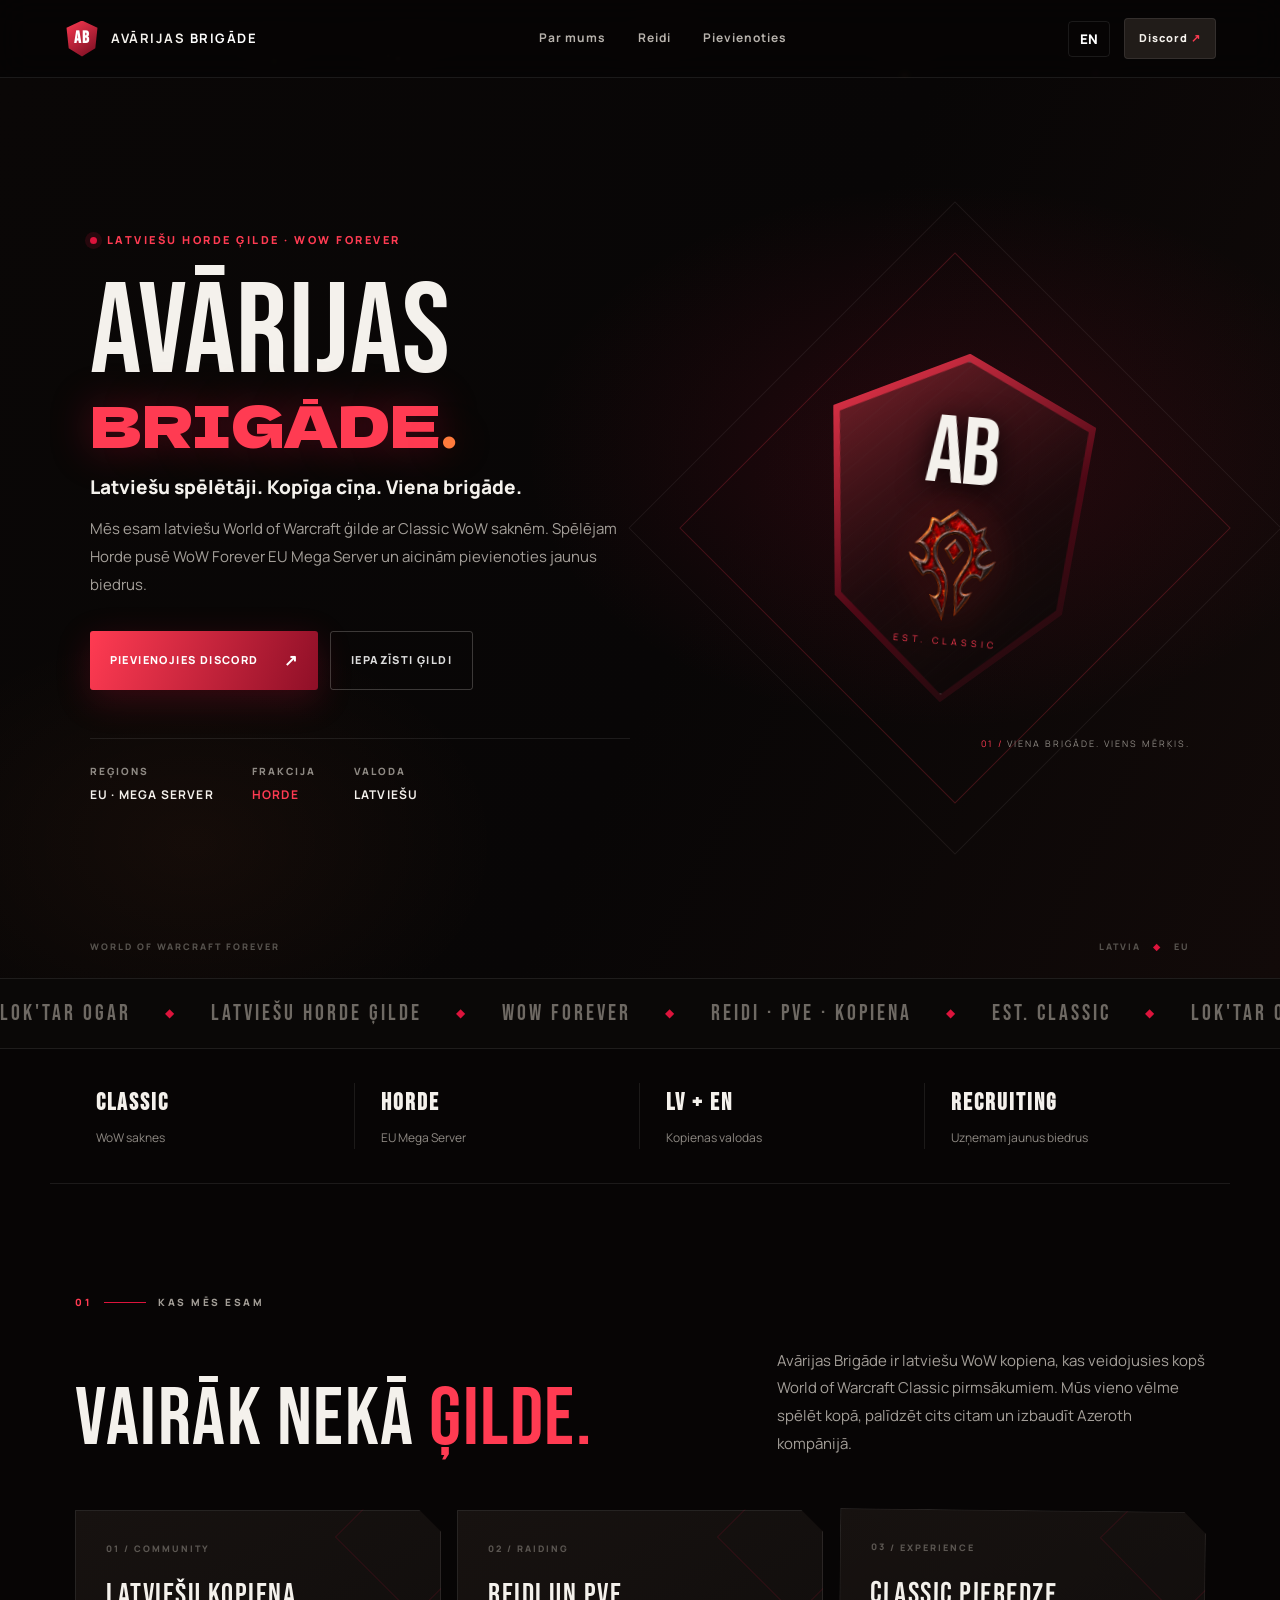
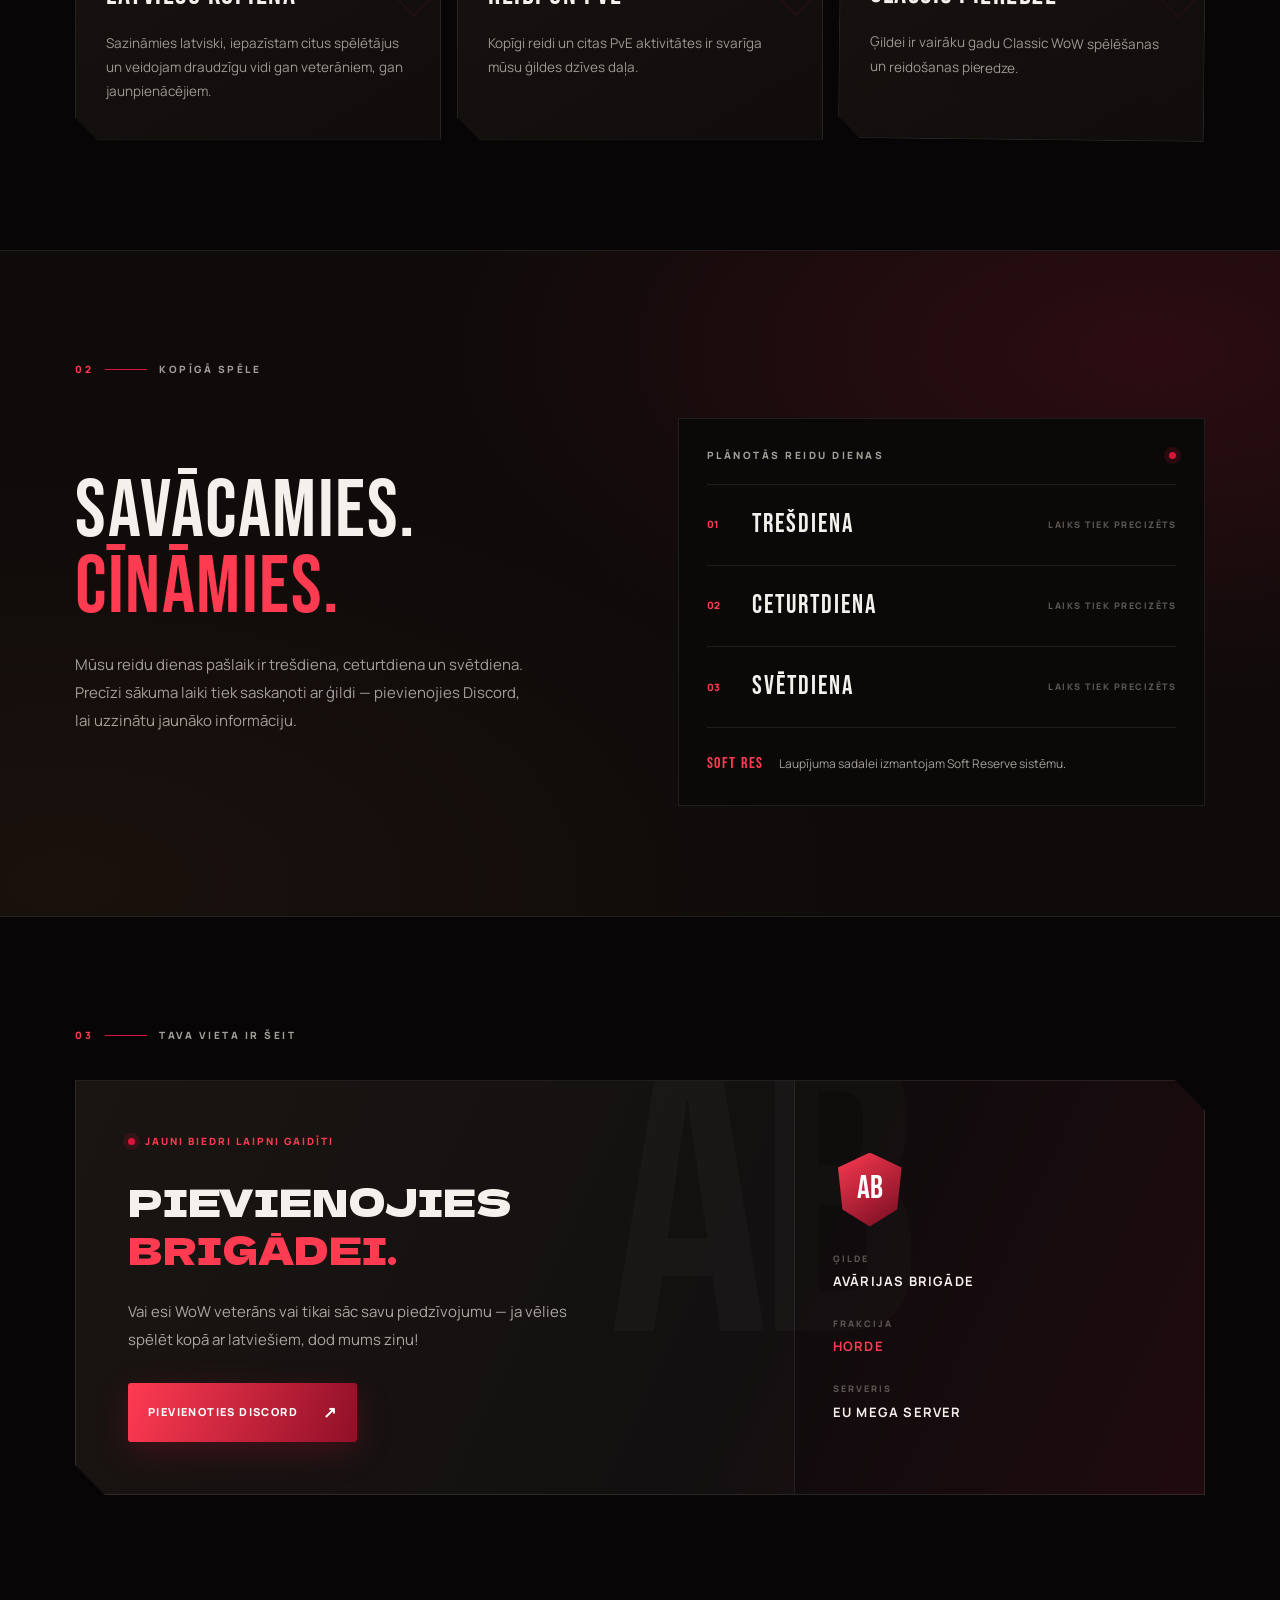
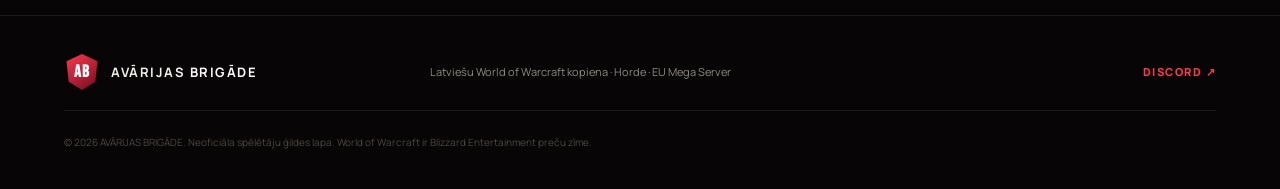
==== index.html @ 614ddcaf "Add files via upload" ====
<!doctype html>
<html lang="lv">
<head>
  <meta charset="utf-8">
  <meta name="viewport" content="width=device-width, initial-scale=1">
  <meta name="theme-color" content="#070505">
  <title>Avārijas Brigāde | Latviešu WoW Forever Horde Ģilde</title>
  <meta name="description" content="Avārijas Brigāde ir latviešu World of Warcraft Forever ģilde EU Mega Server, Horde frakcijā. Pievienojies mūsu latviešu WoW kopienai!">
  <meta name="keywords" content="Avārijas Brigāde, Latvian WoW Guild, WoW Forever EU, WoW Forever Horde, Latvijas WoW ģilde, latviešu WoW spēlētāji">
  <meta property="og:title" content="Avārijas Brigāde — Latviešu WoW Forever Ģilde">
  <meta property="og:description" content="Latviešu Horde ģilde World of Warcraft Forever EU Mega Server. Jauni spēlētāji laipni gaidīti!">
  <meta property="og:type" content="website">
  <link rel="icon" href="assets/favicon.svg" type="image/svg+xml">
  <link rel="preconnect" href="https://fonts.googleapis.com">
  <link rel="preconnect" href="https://fonts.gstatic.com" crossorigin>
  <link href="https://fonts.googleapis.com/css2?family=Bebas+Neue&family=Dela+Gothic+One&family=Manrope:wght@400;500;600;700;800&display=swap" rel="stylesheet">
  <link rel="stylesheet" href="styles.css">
  <script type="application/ld+json">
  {
    "@context":"https://schema.org",
    "@type":"Organization",
    "name":"Avārijas Brigāde",
    "description":"Latvian-speaking Horde guild in World of Warcraft Forever EU Mega Server.",
    "url":"https://avarijas-brigade.github.io/",
    "sameAs":["https://discord.gg/bbRNztj4Y"]
  }
  </script>
</head>
<body>
  <canvas id="embers" aria-hidden="true"></canvas>

  <header class="topbar">
    <a class="brand" href="#home" aria-label="Avārijas Brigāde">
      <span class="brand-mark">AB</span><span class="brand-name">AVĀRIJAS <b>BRIGĀDE</b></span>
    </a>
    <nav class="nav" aria-label="Galvenā navigācija">
      <a href="#about" data-i18n="navAbout">Par mums</a>
      <a href="#raids" data-i18n="navRaids">Reidi</a>
      <a href="#join" data-i18n="navJoin">Pievienoties</a>
    </nav>
    <div class="top-actions">
      <button class="lang-switch" id="langSwitch" type="button" aria-label="Switch language">EN</button>
      <a class="discord-small" href="https://discord.gg/bbRNztj4Y" target="_blank" rel="noopener">Discord <span>↗</span></a>
      <button class="menu-btn" id="menuBtn" type="button" aria-label="Atvērt izvēlni" aria-expanded="false" aria-controls="menuOverlay">
        <span></span><span></span><span></span>
      </button>
    </div>
  </header>

  <div class="menu-overlay" id="menuOverlay" role="dialog" aria-modal="true" aria-label="Izvēlne" hidden>
    <button class="menu-close" id="menuClose" type="button" aria-label="Aizvērt izvēlni">✕</button>
    <nav class="menu-links">
      <a href="#about" data-i18n="navAbout">Par mums</a>
      <a href="#raids" data-i18n="navRaids">Reidi</a>
      <a href="#join" data-i18n="navJoin">Pievienoties</a>
      <a href="https://discord.gg/bbRNztj4Y" target="_blank" rel="noopener" class="menu-discord">Discord ↗</a>
    </nav>
  </div>

  <main>
    <section class="hero" id="home">
      <div class="hero-grain" aria-hidden="true"></div>
      <div class="hero-content">
        <div class="eyebrow reveal"><span class="pulse"></span><span data-i18n="eyebrow">LATVIEŠU HORDE ĢILDE · WOW FOREVER</span></div>
        <h1 class="reveal">
          <span class="h-line">AVĀRIJAS</span>
          <span class="h-line h-punch">BRIGĀDE<i>.</i></span>
        </h1>
        <p class="hero-sub reveal" data-i18n="heroSub">Latviešu spēlētāji. Kopīga cīņa. Viena brigāde.</p>
        <p class="hero-copy reveal" data-i18n="heroCopy">Mēs esam latviešu World of Warcraft ģilde ar Classic WoW saknēm. Spēlējam Horde pusē WoW Forever EU Mega Server un aicinām pievienoties jaunus biedrus.</p>
        <div class="hero-buttons reveal">
          <a class="btn btn-primary" href="https://discord.gg/bbRNztj4Y" target="_blank" rel="noopener"><span data-i18n="joinDiscord">PIEVIENOJIES DISCORD</span><b>↗</b></a>
          <a class="btn btn-ghost" href="#about" data-i18n="discover">IEPAZĪSTI ĢILDI</a>
        </div>
        <div class="hero-meta reveal">
          <div><span class="meta-label" data-i18n="region">REĢIONS</span><strong>EU · MEGA SERVER</strong></div>
          <div><span class="meta-label" data-i18n="faction">FRAKCIJA</span><strong class="red-text">HORDE</strong></div>
          <div><span class="meta-label" data-i18n="language">VALODA</span><strong data-i18n="latvian">LATVIEŠU</strong></div>
        </div>
      </div>
      <div class="hero-art" id="heroArt" aria-hidden="true">
        <div class="rune rune-a"></div><div class="rune rune-b"></div>
        <div class="crest"><div class="crest-inner"><span>AB</span><img class="crest-emblem" src="assets/horde-emblem.png" alt="Horde emblēma" width="480" height="589"><small data-i18n="estClassic">EST. CLASSIC</small></div></div>
        <div class="art-caption"><span>01 /</span> <span data-i18n="artCaption">VIENA BRIGĀDE. VIENS MĒRĶIS.</span></div>
      </div>
      <div class="hero-bottom"><span>WORLD OF WARCRAFT FOREVER</span><span>LATVIA <i>◆</i> EU</span></div>
    </section>

    <div class="marquee" aria-hidden="true">
      <div class="marquee-track" id="marqueeTrack">
        <span>LOK'TAR OGAR</span><i>◆</i><span data-i18n="mq1">LATVIEŠU HORDE ĢILDE</span><i>◆</i><span>WOW FOREVER</span><i>◆</i><span data-i18n="mq2">REIDI · PVE · KOPIENA</span><i>◆</i><span>EST. CLASSIC</span><i>◆</i>
      </div>
    </div>

    <section class="stats">
      <div class="stat reveal"><strong>CLASSIC</strong><span data-i18n="stat1">WoW saknes</span></div>
      <div class="stat reveal"><strong>HORDE</strong><span data-i18n="stat2">EU Mega Server</span></div>
      <div class="stat reveal"><strong>LV + EN</strong><span data-i18n="stat3">Kopienas valodas</span></div>
      <div class="stat reveal"><strong>RECRUITING</strong><span data-i18n="stat4">Uzņemam jaunus biedrus</span></div>
    </section>

    <section class="section about-section" id="about">
      <div class="section-kicker reveal"><span>01</span><i></i><span data-i18n="aboutKicker">KAS MĒS ESAM</span></div>
      <div class="section-heading">
        <h2 class="reveal" data-i18n="aboutTitle">VAIRĀK NEKĀ <em>ĢILDE.</em></h2>
        <div class="section-intro reveal" data-i18n="aboutIntro">Avārijas Brigāde ir latviešu WoW kopiena, kas veidojusies kopš World of Warcraft Classic pirmsākumiem. Mūs vieno vēlme spēlēt kopā, palīdzēt cits citam un izbaudīt Azeroth kompānijā.</div>
      </div>
      <div class="feature-grid">
        <article class="feature-card feature-wide reveal">
          <span class="card-number">01 / COMMUNITY</span>
          <h3 data-i18n="feature1Title">Latviešu kopiena</h3>
          <p data-i18n="feature1Text">Sazināmies latviski, iepazīstam citus spēlētājus un veidojam draudzīgu vidi gan veterāniem, gan jaunpienācējiem.</p>
        </article>
        <article class="feature-card reveal">
          <span class="card-number">02 / RAIDING</span>
          <h3 data-i18n="feature2Title">Reidi un PvE</h3>
          <p data-i18n="feature2Text">Kopīgi reidi un citas PvE aktivitātes ir svarīga mūsu ģildes dzīves daļa.</p>
        </article>
        <article class="feature-card reveal">
          <span class="card-number">03 / EXPERIENCE</span>
          <h3 data-i18n="feature3Title">Classic pieredze</h3>
          <p data-i18n="feature3Text">Ģildei ir vairāku gadu Classic WoW spēlēšanas un reidošanas pieredze.</p>
        </article>
      </div>
    </section>

    <section class="raid-section" id="raids">
      <div class="raid-bg" aria-hidden="true"></div>
      <div class="section raid-inner">
        <div class="section-kicker reveal"><span>02</span><i></i><span data-i18n="raidKicker">KOPĪGĀ SPĒLE</span></div>
        <div class="raid-layout">
          <div>
            <h2 class="reveal" data-i18n="raidTitle">SAVĀCAMIES. <em>CĪNĀMIES.</em></h2>
            <p class="raid-description reveal" data-i18n="raidText">Mūsu reidu dienas pašlaik ir trešdiena, ceturtdiena un svētdiena. Precīzi sākuma laiki tiek saskaņoti ar ģildi — pievienojies Discord, lai uzzinātu jaunāko informāciju.</p>
          </div>
          <div class="schedule reveal">
            <div class="schedule-head"><span data-i18n="scheduleTitle">PLĀNOTĀS REIDU DIENAS</span><span class="live-dot"></span></div>
            <div class="day"><span>01</span><strong data-i18n="wednesday">Trešdiena</strong><small data-i18n="timeTbc">LAIKS TIEK PRECIZĒTS</small></div>
            <div class="day"><span>02</span><strong data-i18n="thursday">Ceturtdiena</strong><small data-i18n="timeTbc">LAIKS TIEK PRECIZĒTS</small></div>
            <div class="day"><span>03</span><strong data-i18n="sunday">Svētdiena</strong><small data-i18n="timeTbc">LAIKS TIEK PRECIZĒTS</small></div>
            <div class="loot-note"><b>SOFT RES</b><span data-i18n="lootText">Laupījuma sadalei izmantojam Soft Reserve sistēmu.</span></div>
          </div>
        </div>
      </div>
    </section>

    <section class="section join-section" id="join">
      <div class="section-kicker reveal"><span>03</span><i></i><span data-i18n="joinKicker">TAVA VIETA IR ŠEIT</span></div>
      <div class="join-card reveal">
        <div class="join-copy">
          <span class="join-tag"><span class="pulse"></span><span data-i18n="recruiting">JAUNI BIEDRI LAIPNI GAIDĪTI</span></span>
          <h2 data-i18n="joinTitle">PIEVIENOJIES <em>BRIGĀDEI.</em></h2>
          <p data-i18n="joinText">Vai esi WoW veterāns vai tikai sāc savu piedzīvojumu — ja vēlies spēlēt kopā ar latviešiem, dod mums ziņu!</p>
          <a class="btn btn-primary" href="https://discord.gg/bbRNztj4Y" target="_blank" rel="noopener"><span data-i18n="joinNow">PIEVIENOTIES DISCORD</span><b>↗</b></a>
        </div>
        <div class="join-side">
          <div class="join-emblem">AB</div>
          <div><span data-i18n="guildNameLabel">ĢILDE</span><strong>AVĀRIJAS BRIGĀDE</strong></div>
          <div><span data-i18n="factionLabel">FRAKCIJA</span><strong class="red-text">HORDE</strong></div>
          <div><span data-i18n="serverLabel">SERVERIS</span><strong>EU MEGA SERVER</strong></div>
        </div>
      </div>
    </section>
  </main>

  <footer class="footer">
    <a class="brand" href="#home"><span class="brand-mark">AB</span><span class="brand-name">AVĀRIJAS <b>BRIGĀDE</b></span></a>
    <p data-i18n="footerText">Latviešu World of Warcraft kopiena · Horde · EU Mega Server</p>
    <a href="https://discord.gg/bbRNztj4Y" target="_blank" rel="noopener">DISCORD ↗</a>
    <small>© <span id="year"></span> AVĀRIJAS BRIGĀDE. <span data-i18n="fanNote">Neoficiāla spēlētāju ģildes lapa. World of Warcraft ir Blizzard Entertainment preču zīme.</span></small>
  </footer>

  <script src="script.js"></script>
</body>
</html>
---- styles.css ----
/* ============ AVĀRIJAS BRIGĀDE — redesign v2 ============ */
:root{
  --bg:#070505;
  --panel:#141010;
  --panel2:#1c1715;
  --text:#f4f1ec;
  --muted:#8f8a84;
  --faint:#5c5752;
  --red:#dc143c;
  --red-hot:#ff3b52;
  --ember:#ff7a3c;
  --line:rgba(244,241,236,.09);
  --max:1180px;
  --font-display:'Bebas Neue',Impact,sans-serif;
  --font-punch:'Dela Gothic One',Impact,sans-serif;
  --font-body:'Manrope',Arial,sans-serif;
}
*{box-sizing:border-box}
html{scroll-behavior:smooth;scroll-padding-top:86px;overflow-x:clip}
body{margin:0;background:var(--bg);color:var(--text);font-family:var(--font-body);font-size:16px;line-height:1.7;overflow-x:clip;-webkit-font-smoothing:antialiased}
a{color:inherit;text-decoration:none}
:focus-visible{outline:2px solid var(--red-hot);outline-offset:3px;border-radius:2px}
::selection{background:var(--red);color:#fff}
h1,h2,h3,p{margin-top:0}

/* ---- ember canvas ---- */
#embers{position:fixed;inset:0;width:100%;height:100%;z-index:0;pointer-events:none}
.topbar,main,.footer{position:relative;z-index:1}

/* ---- reveal on scroll ---- */
.reveal{opacity:0;transform:translateY(34px);transition:opacity .8s cubic-bezier(.22,.8,.3,1),transform .8s cubic-bezier(.22,.8,.3,1)}
.reveal.in{opacity:1;transform:none}
@media(prefers-reduced-motion:reduce){
  html{scroll-behavior:auto}
  .reveal{opacity:1;transform:none;transition:none}
  *{animation-duration:.01ms!important;animation-iteration-count:1!important;transition-duration:.01ms!important}
}

/* ---- topbar ---- */
.topbar{height:78px;display:flex;align-items:center;justify-content:space-between;padding:0 max(5vw,calc((100vw - var(--max))/2));border-bottom:1px solid var(--line);background:rgba(7,5,5,.85);backdrop-filter:blur(16px);position:sticky;top:0;z-index:50}
.brand{display:flex;align-items:center;gap:11px;font-size:13px;letter-spacing:1.5px;font-weight:700}
.brand-mark{width:36px;height:36px;display:grid;place-items:center;background:linear-gradient(145deg,var(--red-hot),#6e0a1e);clip-path:polygon(50% 0,93% 20%,87% 77%,50% 100%,13% 77%,7% 20%);font-family:var(--font-display);font-size:17px;color:#fff}
.brand-name b{color:#fff}
.nav{display:flex;gap:32px;color:#b7b2ac;font-size:12px;font-weight:700;letter-spacing:1px}
.nav a{position:relative;padding:6px 0;transition:color .2s}
.nav a:after{content:"";position:absolute;left:0;bottom:0;width:0;height:1px;background:var(--red);transition:width .25s}
.nav a:hover{color:#fff}
.nav a:hover:after{width:100%}
.top-actions{display:flex;gap:14px;align-items:center}
.lang-switch{border:1px solid var(--line);background:transparent;color:#fff;padding:8px 11px;border-radius:4px;font-weight:800;cursor:pointer;font-family:var(--font-body);transition:border-color .2s}
.lang-switch:hover{border-color:var(--red)}
.discord-small{font-size:11px;font-weight:800;letter-spacing:1px;background:#211c19;padding:10px 14px;border-radius:4px;border:1px solid var(--line);transition:border-color .2s,transform .2s}
.discord-small:hover{border-color:var(--red);transform:translateY(-2px)}
.discord-small span{color:var(--red-hot)}

/* ---- hamburger (mobile) ---- */
.menu-btn{display:none;flex-direction:column;gap:5px;background:none;border:1px solid var(--line);border-radius:4px;padding:10px;cursor:pointer}
.menu-btn span{width:18px;height:2px;background:#fff;transition:transform .25s,opacity .2s}
.menu-overlay{position:fixed;inset:0;background:rgba(5,4,4,.97);z-index:100;display:flex;align-items:center;justify-content:center;opacity:0;transition:opacity .25s}
.menu-overlay[hidden]{display:none}
.menu-overlay.open{opacity:1}
.menu-links{display:flex;flex-direction:column;gap:26px;text-align:center}
.menu-links a{font-family:var(--font-display);font-size:44px;letter-spacing:3px;color:var(--text);transition:color .2s}
.menu-links a:hover{color:var(--red-hot)}
.menu-links .menu-discord{font-size:24px;color:var(--red-hot)}
.menu-close{position:absolute;top:22px;right:22px;background:none;border:1px solid var(--line);color:#fff;font-size:16px;width:44px;height:44px;border-radius:4px;cursor:pointer}

/* ---- hero ---- */
.hero{min-height:100dvh;position:relative;display:flex;align-items:center;padding:90px max(7vw,calc((100vw - var(--max))/2)) 110px;overflow:hidden}
.hero-grain{position:absolute;inset:0;background:
  radial-gradient(ellipse 60% 55% at 74% 42%,rgba(220,20,60,.14),transparent 55%),
  radial-gradient(ellipse 40% 40% at 15% 85%,rgba(255,122,60,.05),transparent 60%),
  linear-gradient(115deg,#0a0706 0%,#080606 55%,#120a09 100%)}
.hero-content{position:relative;z-index:2;max-width:640px}
.eyebrow{display:flex;align-items:center;gap:10px;font-size:11px;letter-spacing:2.5px;font-weight:800;color:var(--red-hot)}
.pulse,.live-dot{display:inline-block;width:7px;height:7px;background:var(--red);border-radius:50%;box-shadow:0 0 0 5px rgba(220,20,60,.14);animation:pulse 2.4s infinite}
@keyframes pulse{0%,100%{box-shadow:0 0 0 4px rgba(220,20,60,.16)}50%{box-shadow:0 0 0 9px rgba(220,20,60,.03)}}
h1{margin:26px 0 22px;line-height:.9;letter-spacing:1px}
.h-line{display:block;font-family:var(--font-display);font-size:clamp(76px,10vw,132px);font-weight:400;color:var(--text)}
.h-punch{font-family:var(--font-punch);font-size:clamp(30px,4.6vw,58px);letter-spacing:0;color:var(--red-hot);margin-top:6px;text-shadow:0 0 42px rgba(220,20,60,.35)}
.h-punch i{font-style:normal;color:var(--ember)}
.hero-sub{font-size:19px;font-weight:800;margin-bottom:12px}
.hero-copy{max-width:540px;color:#a49f99;font-size:15px;line-height:1.85}
.hero-buttons{display:flex;gap:12px;margin-top:32px;flex-wrap:wrap}
.btn{display:inline-flex;align-items:center;gap:25px;padding:16px 20px;font-size:11px;letter-spacing:1.4px;font-weight:900;border-radius:3px;transition:transform .2s,box-shadow .2s,border-color .2s,color .2s;cursor:pointer}
.btn-primary{background:linear-gradient(110deg,var(--red-hot),#8f0f27);box-shadow:0 10px 34px rgba(220,20,60,.22);color:#fff}
.btn-primary:hover{transform:translateY(-3px);box-shadow:0 16px 42px rgba(220,20,60,.38)}
.btn-primary:active{transform:translateY(-1px)}
.btn-primary b{font-size:16px}
.btn-ghost{border:1px solid rgba(244,241,236,.22);color:#ddd}
.btn-ghost:hover{border-color:var(--red);color:#fff}
.hero-meta{display:flex;gap:38px;margin-top:48px;padding-top:24px;border-top:1px solid var(--line);flex-wrap:wrap}
.hero-meta div{display:flex;flex-direction:column;gap:5px}
.meta-label{font-size:10px;letter-spacing:2px;font-weight:800;color:var(--muted)}
.hero-meta strong{font-size:12px;letter-spacing:1.2px}
.red-text{color:var(--red-hot)!important}

/* hero crest */
.hero-art{position:absolute;right:7%;top:50%;transform:translateY(-50%);width:min(40vw,470px);height:470px;display:grid;place-items:center;will-change:transform}
.crest{width:300px;height:350px;clip-path:polygon(50% 0,94% 18%,88% 72%,50% 100%,12% 72%,6% 18%);background:linear-gradient(145deg,var(--red-hot),#4d0815 55%,#0d0b0a);padding:8px;filter:drop-shadow(0 34px 60px rgba(0,0,0,.6)) drop-shadow(0 0 46px rgba(220,20,60,.16));transform:rotate(5deg)}
.crest-inner{width:100%;height:100%;clip-path:polygon(50% 0,94% 18%,88% 72%,50% 100%,12% 72%,6% 18%);border:1px solid rgba(255,255,255,.28);background:linear-gradient(145deg,rgba(20,17,15,.5),rgba(9,7,6,.95)),repeating-linear-gradient(135deg,transparent 0 12px,rgba(255,255,255,.035) 12px 13px);display:flex;flex-direction:column;align-items:center;justify-content:center;gap:4px}
.crest-inner span{font-family:var(--font-display);font-size:96px;letter-spacing:-4px;text-shadow:0 6px 28px #000;line-height:1}
.crest-emblem{width:92px;height:auto;margin:2px 0 8px;filter:drop-shadow(0 4px 14px rgba(0,0,0,.65)) drop-shadow(0 0 18px rgba(255,60,60,.28))}
.crest-inner small{font-size:9px;letter-spacing:4px;color:var(--red-hot)}
.rune{position:absolute;border:1px solid rgba(255,59,82,.22);transform:rotate(45deg);animation:spin 60s linear infinite}
.rune-a{width:390px;height:390px}
.rune-b{width:462px;height:462px;border-color:rgba(244,241,236,.07);animation-duration:95s;animation-direction:reverse}
@keyframes spin{to{transform:rotate(405deg)}}
.art-caption{position:absolute;bottom:12px;right:0;font-size:9px;letter-spacing:2px;color:var(--muted)}
.art-caption span:first-child{color:var(--red-hot)}
.hero-bottom{position:absolute;bottom:24px;left:7%;right:7%;display:flex;justify-content:space-between;color:#57534e;font-size:9px;letter-spacing:2px;font-weight:800}
.hero-bottom i{color:var(--red);font-style:normal;margin:0 8px}

/* ---- marquee ---- */
.marquee{overflow:hidden;border-top:1px solid var(--line);border-bottom:1px solid var(--line);padding:16px 0;background:#0a0807}
.marquee-track{display:inline-flex;align-items:center;gap:34px;white-space:nowrap;font-family:var(--font-display);font-size:22px;letter-spacing:3px;color:#6e6963;animation:marquee 26s linear infinite;will-change:transform}
.marquee-track i{color:var(--red);font-style:normal;font-size:12px}
@keyframes marquee{to{transform:translateX(-50%)}}

/* ---- stats ---- */
.stats{display:grid;grid-template-columns:repeat(4,1fr);max-width:var(--max);margin:auto;padding:34px 20px;border-bottom:1px solid var(--line)}
.stat{padding:0 26px;border-right:1px solid var(--line);display:flex;flex-direction:column;gap:4px}
.stat:last-child{border:0}
.stat strong{font-family:var(--font-display);font-size:24px;letter-spacing:2px;color:var(--text)}
.stat span{font-size:12px;color:var(--muted)}

/* ---- sections shared ---- */
.section{max-width:var(--max);margin:auto;padding:110px 25px}
.section-kicker{display:flex;align-items:center;gap:12px;font-size:10px;letter-spacing:2.5px;font-weight:800;color:#a39e97}
.section-kicker span:first-child{color:var(--red-hot)}
.section-kicker i{width:42px;height:1px;background:var(--red)}
h2{font-family:var(--font-display);font-size:clamp(52px,6.4vw,84px);line-height:.92;letter-spacing:1.5px;margin:0;font-weight:400}
h2 em{font-style:normal;color:var(--red-hot)}
.section-heading{display:grid;grid-template-columns:1.2fr .8fr;gap:60px;align-items:end;margin:36px 0 52px}
.section-intro{max-width:480px;color:#a49f99;font-size:15px;line-height:1.85}

/* ---- feature cards (asymmetric) ---- */
.feature-grid{display:grid;grid-template-columns:repeat(12,1fr);gap:16px}
.feature-card{grid-column:span 4;background:linear-gradient(150deg,#171210,#100d0c);border:1px solid var(--line);padding:30px;min-height:230px;position:relative;transition:transform .25s,border-color .25s;clip-path:polygon(0 0,calc(100% - 22px) 0,100% 22px,100% 100%,22px 100%,0 calc(100% - 22px))}
.feature-wide{grid-column:span 4;transform:rotate(-.6deg)}
.feature-card:nth-child(3){transform:rotate(.6deg)}
.feature-card:hover{transform:translateY(-6px) rotate(0deg);border-color:rgba(220,20,60,.5)}
.card-number{display:block;font-size:9px;letter-spacing:2px;font-weight:800;color:var(--faint)}
.feature-card h3{font-family:var(--font-display);font-size:30px;letter-spacing:1.5px;margin:14px 0 10px;font-weight:400;color:var(--text)}
.feature-card p{font-size:13.5px;line-height:1.8;color:#9d9891;margin:0}
.feature-card:after{content:"";position:absolute;right:-30px;top:-30px;width:110px;height:110px;border:1px solid rgba(220,20,60,.14);transform:rotate(45deg);pointer-events:none}

/* ---- raid section ---- */
.raid-section{position:relative;background:#0e0b0a;overflow:hidden;border-top:1px solid var(--line);border-bottom:1px solid var(--line)}
.raid-bg{position:absolute;inset:0;background:radial-gradient(ellipse at 90% 15%,rgba(220,20,60,.15),transparent 46%),radial-gradient(ellipse at 5% 95%,rgba(255,122,60,.05),transparent 50%)}
.raid-inner{position:relative}
.raid-layout{display:grid;grid-template-columns:1fr 1fr;gap:75px;margin-top:40px;align-items:center}
.raid-description{max-width:460px;color:#a49f99;font-size:15px;line-height:1.85;margin-top:26px}
.schedule{background:#0b0908;border:1px solid var(--line);padding:28px;transform:rotate(.5deg);transition:transform .25s}
.schedule:hover{transform:rotate(0)}
.schedule-head{display:flex;justify-content:space-between;align-items:center;padding-bottom:20px;border-bottom:1px solid var(--line);font-size:10px;letter-spacing:2.5px;font-weight:800;color:#a39e97}
.day{display:grid;grid-template-columns:35px 1fr auto;align-items:center;gap:10px;padding:18px 0;border-bottom:1px solid var(--line)}
.day>span{font-size:10px;color:var(--red-hot);font-weight:800}
.day strong{font-family:var(--font-display);font-size:26px;letter-spacing:2px;font-weight:400}
.day small{font-size:9px;letter-spacing:1.5px;font-weight:800;color:var(--faint)}
.loot-note{display:flex;gap:15px;align-items:center;padding-top:22px;font-size:12px;color:#a49f99}
.loot-note b{color:var(--red-hot);letter-spacing:1.5px;white-space:nowrap;font-family:var(--font-display);font-size:16px;font-weight:400}

/* ---- join section ---- */
.join-section{padding-bottom:120px}
.join-card{margin-top:36px;background:linear-gradient(115deg,#1a1512,#121010 60%,#2a0d14);border:1px solid rgba(244,241,236,.1);display:grid;grid-template-columns:1.4fr .8fr;min-height:380px;overflow:hidden;position:relative;clip-path:polygon(0 0,calc(100% - 30px) 0,100% 30px,100% 100%,30px 100%,0 calc(100% - 30px))}
.join-card:after{content:"AB";position:absolute;right:26%;top:-70px;font-family:var(--font-display);font-size:400px;letter-spacing:-10px;color:rgba(244,241,236,.022);pointer-events:none;line-height:1}
.join-copy{padding:52px;position:relative;z-index:1}
.join-tag{font-size:10px;letter-spacing:2px;color:var(--red-hot);font-weight:900;display:flex;gap:10px;align-items:center}
.join-card h2{margin:26px 0;font-family:var(--font-punch);font-size:clamp(26px,3vw,40px);line-height:1.25;letter-spacing:0}
.join-card h2 em{color:var(--red-hot)}
.join-copy p{max-width:440px;color:#aba69f;font-size:15px;line-height:1.85}
.join-copy .btn{margin-top:14px}
.join-side{border-left:1px solid var(--line);padding:48px 38px;display:flex;flex-direction:column;justify-content:center;gap:24px;position:relative;z-index:1;background:rgba(7,5,5,.3)}
.join-emblem{width:74px;height:74px;display:grid;place-items:center;clip-path:polygon(50% 0,93% 20%,87% 77%,50% 100%,13% 77%,7% 20%);background:linear-gradient(145deg,var(--red-hot),#6e0a1e);font-family:var(--font-display);font-size:32px;color:#fff}
.join-side>div:not(.join-emblem){display:flex;flex-direction:column;gap:4px}
.join-side>div>span{font-size:9px;letter-spacing:2px;font-weight:800;color:var(--faint)}
.join-side strong{font-size:13px;letter-spacing:1.2px}

/* ---- footer ---- */
.footer{border-top:1px solid var(--line);padding:38px max(5vw,calc((100vw - var(--max))/2));display:grid;grid-template-columns:1fr 2fr auto;gap:20px;align-items:center}
.footer p{font-size:11px;color:var(--muted);margin:0}
.footer>a:not(.brand){font-size:11px;letter-spacing:1.5px;font-weight:900;color:var(--red-hot);transition:color .2s}
.footer>a:not(.brand):hover{color:#fff}
.footer small{grid-column:1/-1;color:#4c4844;font-size:10px;border-top:1px solid var(--line);padding-top:22px;line-height:1.8}

/* ---- responsive ---- */
@media(max-width:1024px){
  .hero-art{right:-4%;opacity:.5}
  .raid-layout{gap:45px}
}
@media(max-width:900px){
  .section-heading{grid-template-columns:1fr;gap:24px}
  .feature-grid{grid-template-columns:1fr 1fr}
  .feature-card,.feature-wide{grid-column:auto;transform:none}
  .raid-layout{grid-template-columns:1fr}
  .schedule{transform:none}
  .join-card{grid-template-columns:1fr}
  .join-side{border-left:0;border-top:1px solid var(--line);flex-direction:row;flex-wrap:wrap;align-items:center;gap:30px}
  .join-card:after{right:-30px;font-size:300px;top:-40px}
}
@media(max-width:768px){
  .nav{display:none}
  .menu-btn{display:flex}
  .stats{grid-template-columns:1fr 1fr;gap:0}
  .stat{padding:14px 20px;border-right:0;border-bottom:1px solid var(--line)}
  .stat:nth-child(odd){border-right:1px solid var(--line)}
  .stat:nth-child(3),.stat:nth-child(4){border-bottom:0}
  .hero-art{opacity:.28;right:-22%}
  .hero-bottom{display:none}
}
@media(max-width:560px){
  .feature-grid{grid-template-columns:1fr}
  .footer{grid-template-columns:1fr;text-align:left}
  .join-copy{padding:36px 26px}
  .join-side{padding:32px 26px}
  .hero{padding:70px 6vw 90px}
  .hero-meta{gap:24px}
  .discord-small{display:none}
}
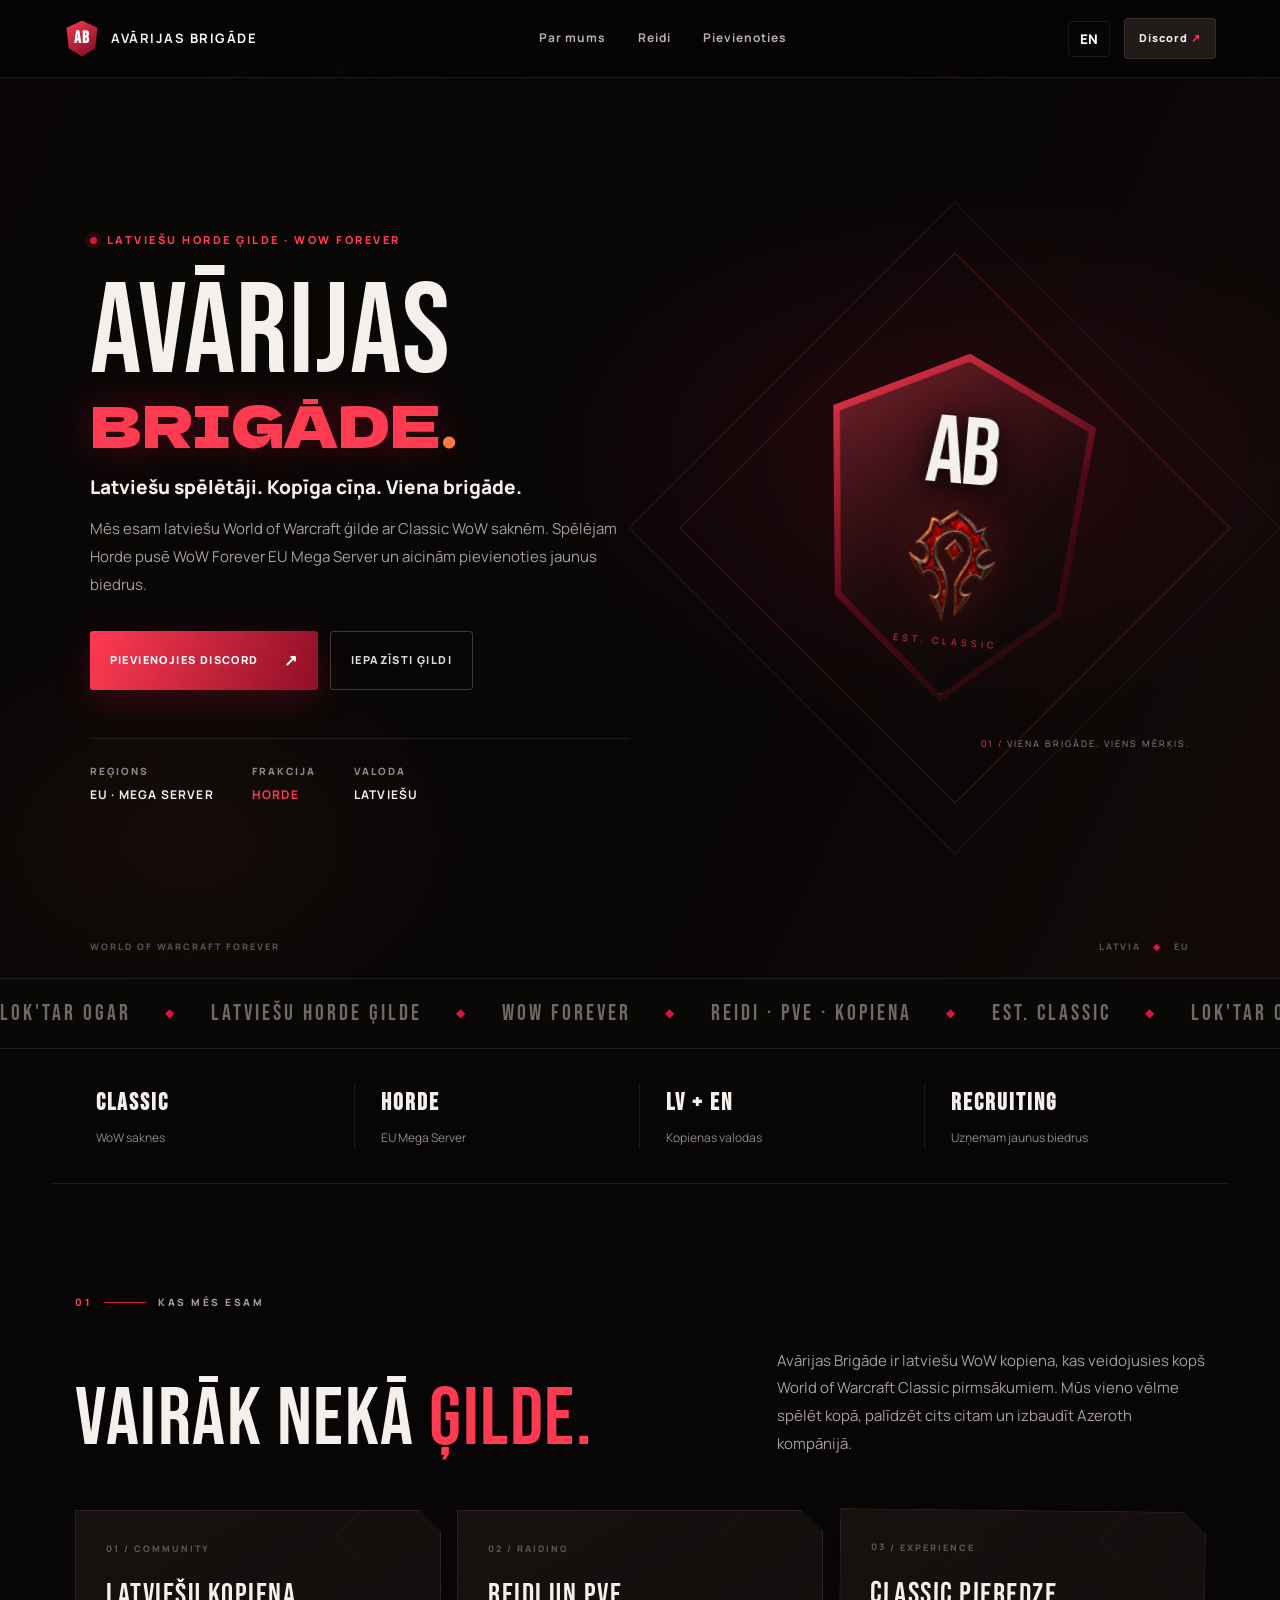
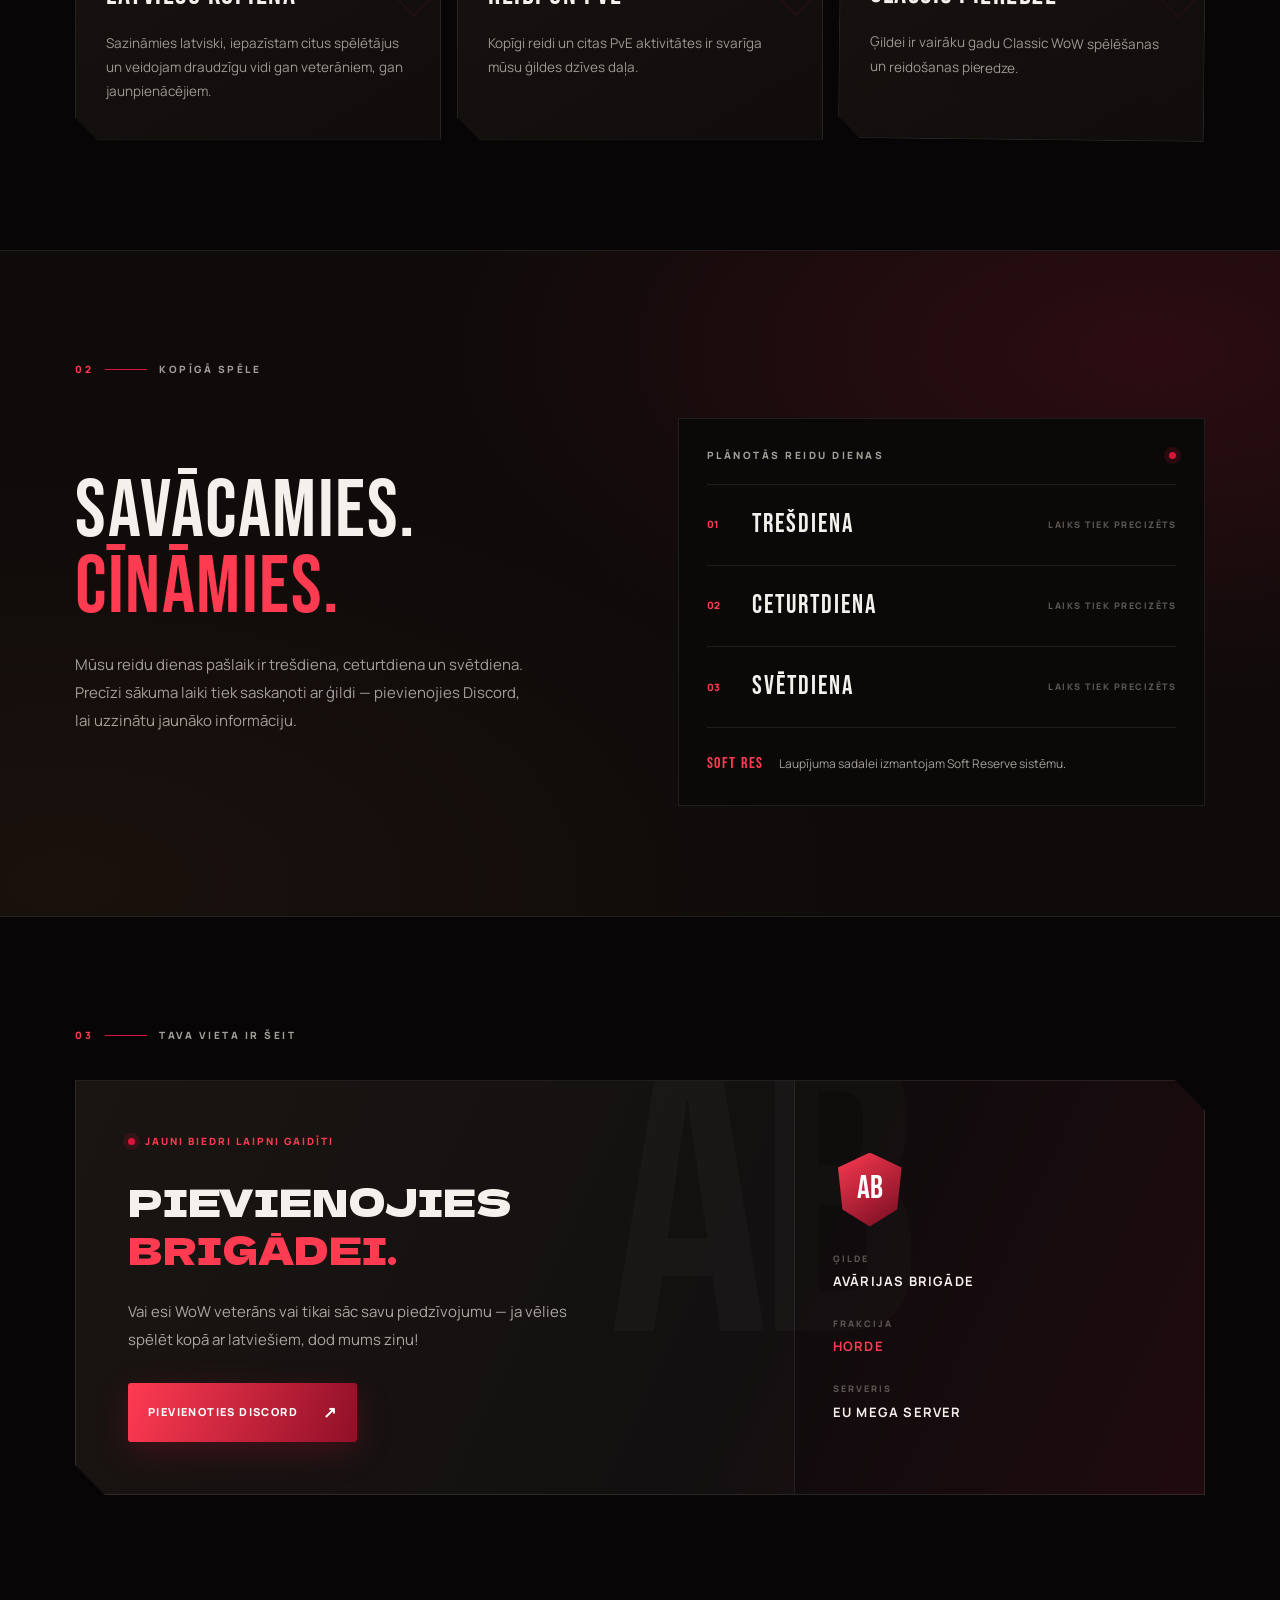
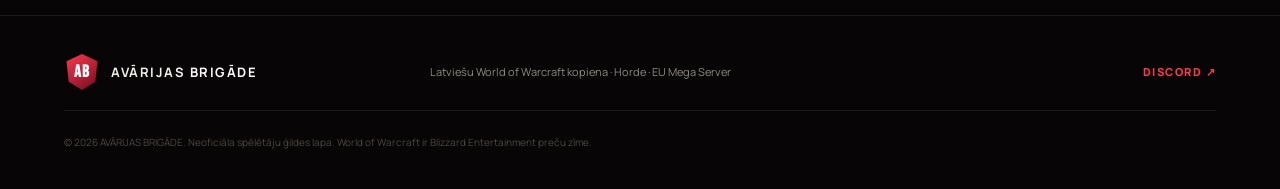
==== commit 63346ded: "Add files via upload" ====
--- a/index.html
+++ b/index.html
@@ -14,7 +14,7 @@
   <link rel="preconnect" href="https://fonts.googleapis.com">
   <link rel="preconnect" href="https://fonts.gstatic.com" crossorigin>
   <link href="https://fonts.googleapis.com/css2?family=Bebas+Neue&family=Dela+Gothic+One&family=Manrope:wght@400;500;600;700;800&display=swap" rel="stylesheet">
-  <link rel="stylesheet" href="styles.css">
+  <link rel="stylesheet" href="styles.css?v=2">
   <script type="application/ld+json">
   {
     "@context":"https://schema.org",
@@ -170,6 +170,6 @@
     <small>© <span id="year"></span> AVĀRIJAS BRIGĀDE. <span data-i18n="fanNote">Neoficiāla spēlētāju ģildes lapa. World of Warcraft ir Blizzard Entertainment preču zīme.</span></small>
   </footer>
 
-  <script src="script.js"></script>
+  <script src="script.js?v=2"></script>
 </body>
 </html>
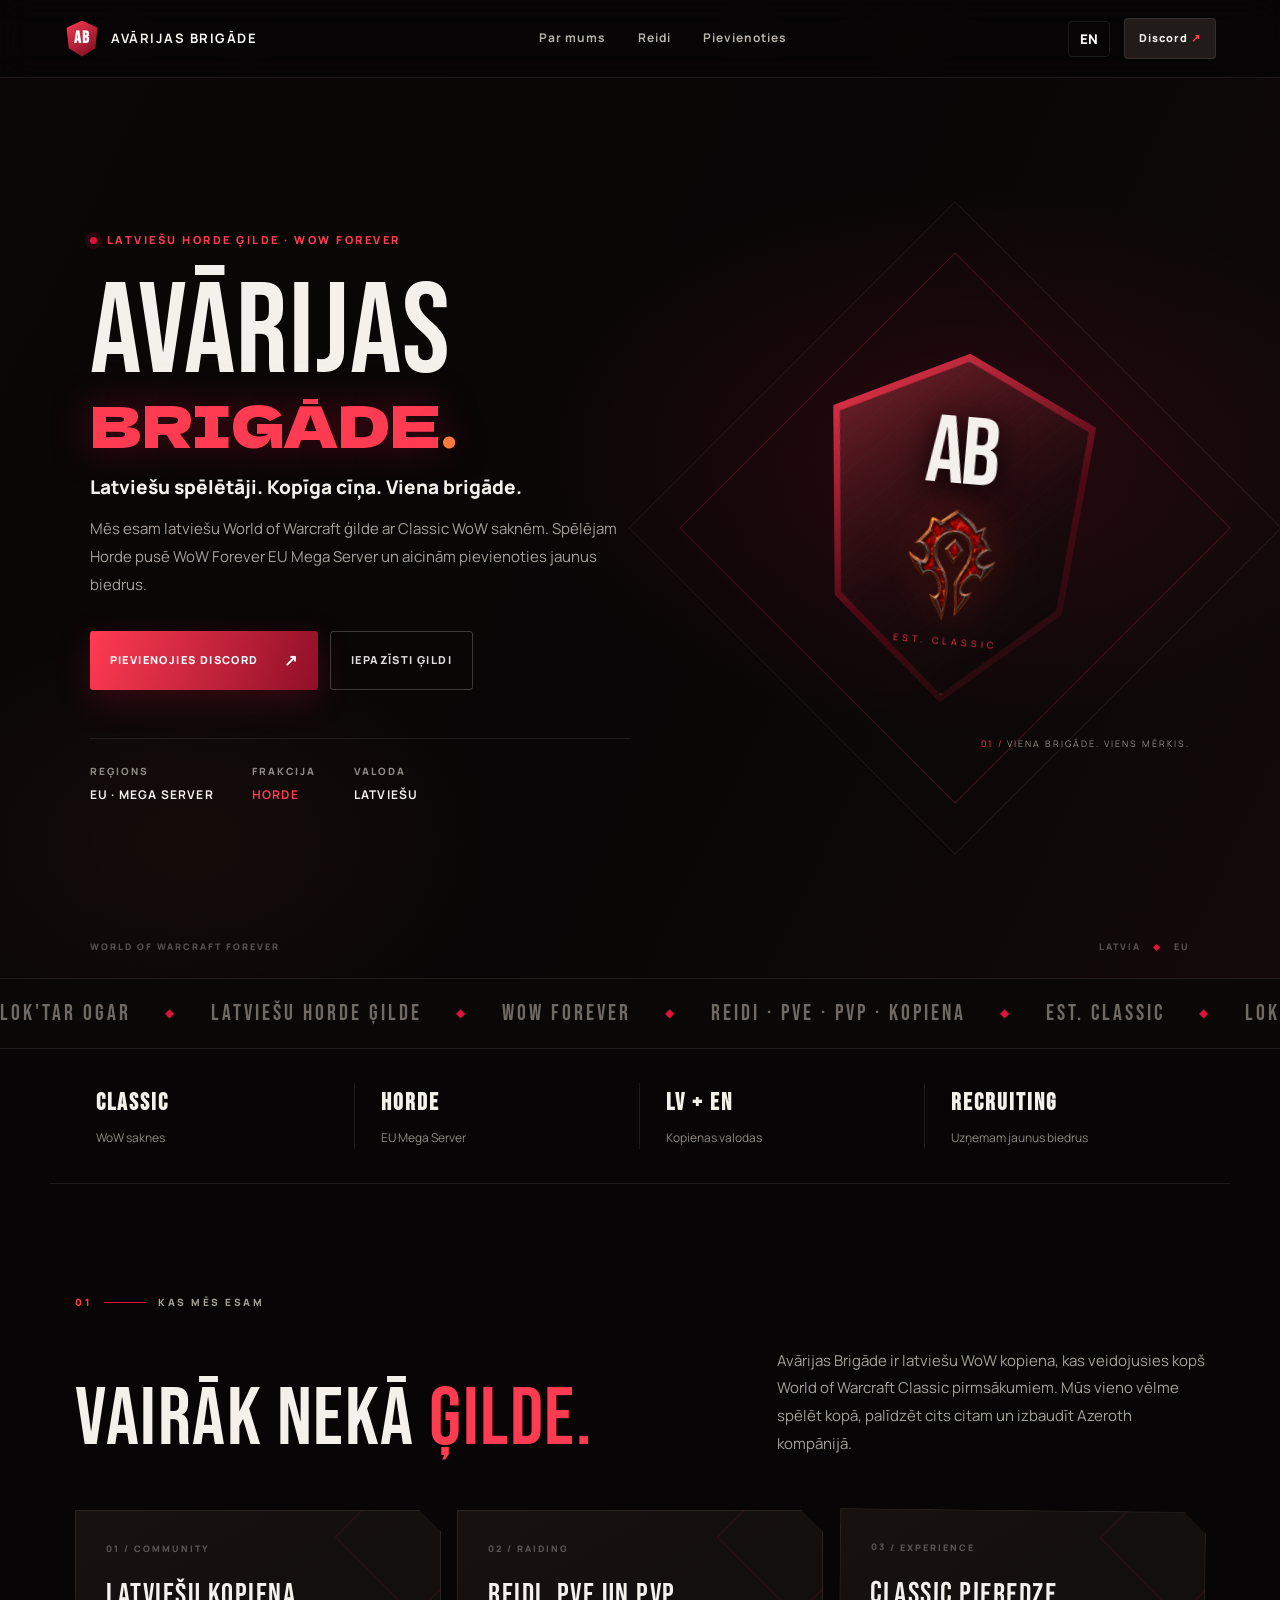
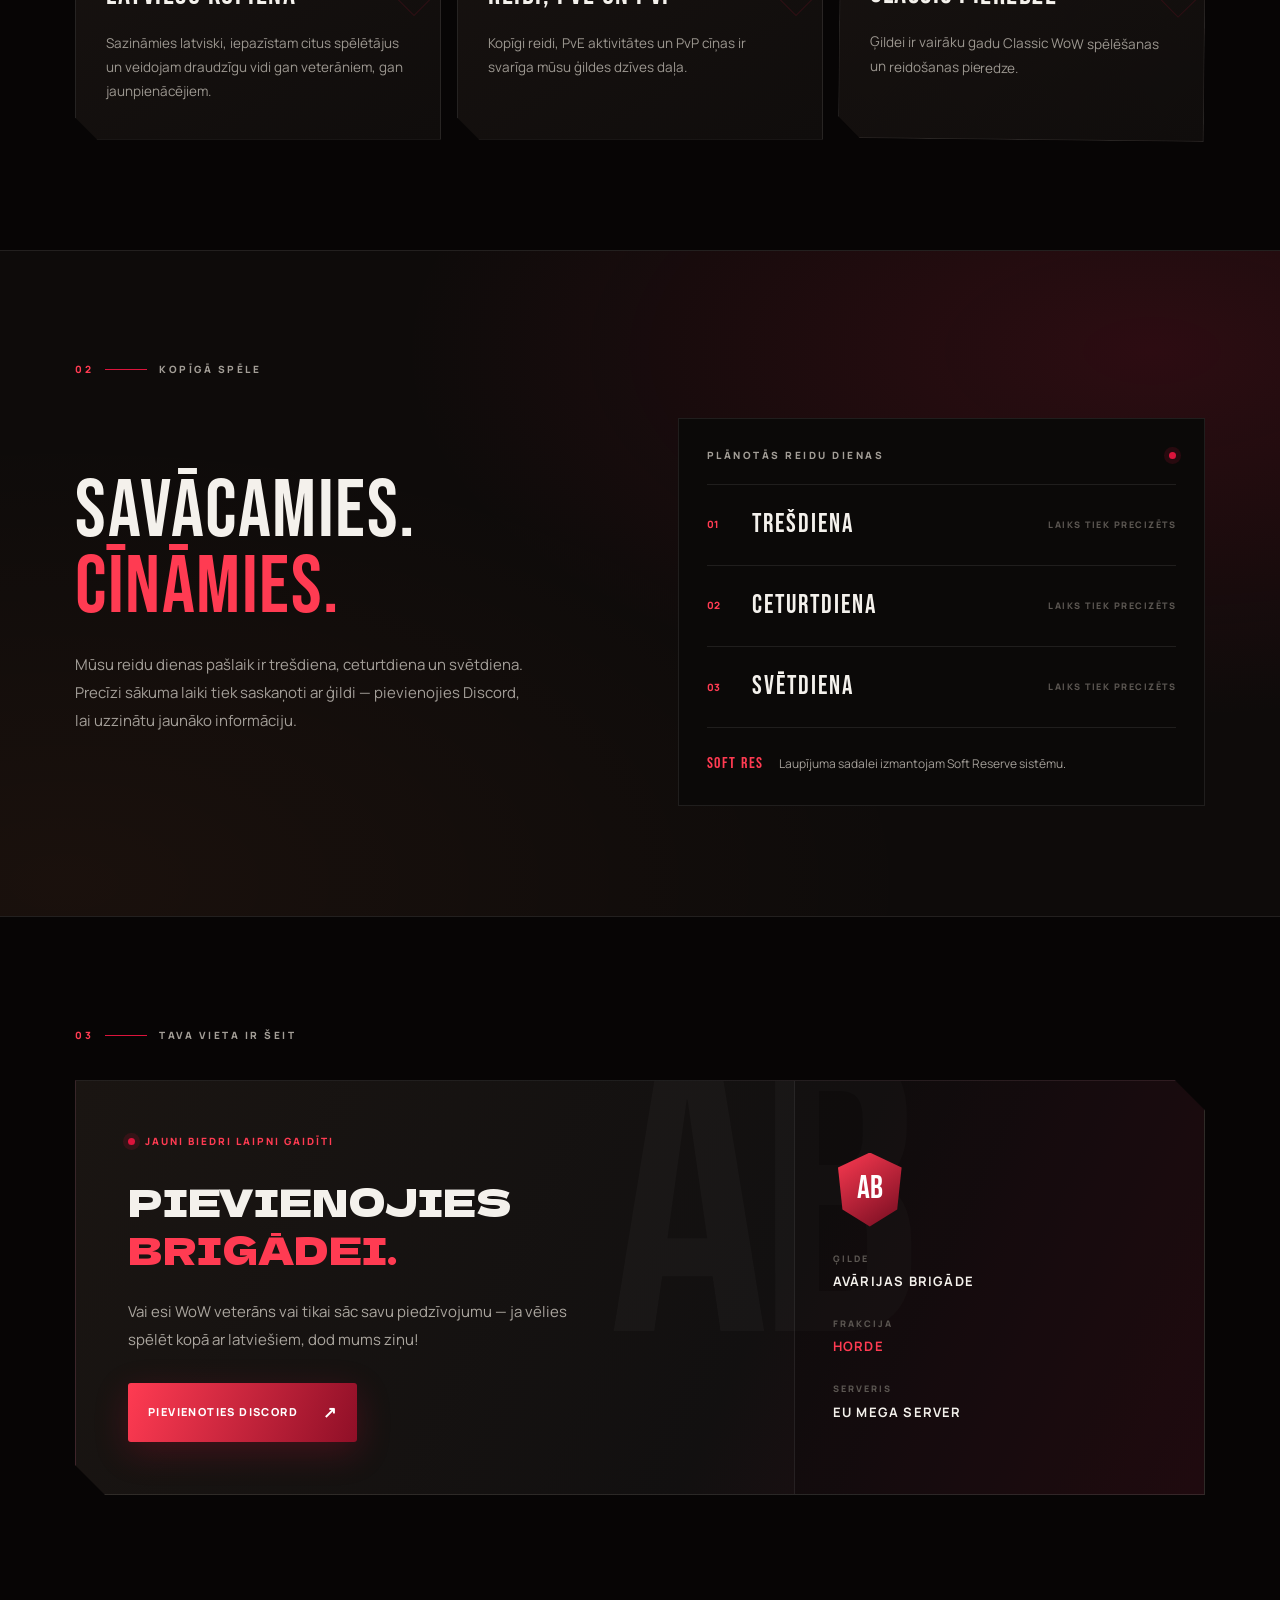
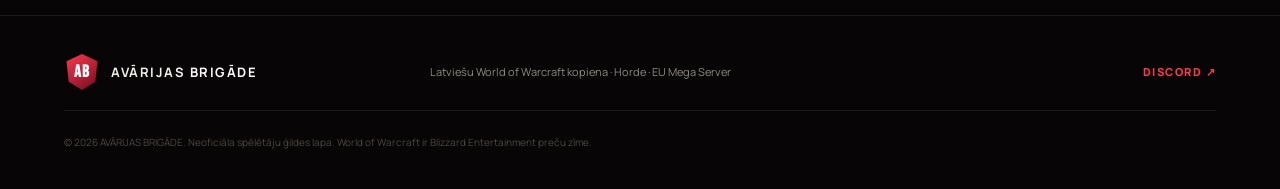
==== commit 1723f03b: "Add files via upload" ====
--- a/index.html
+++ b/index.html
@@ -14,7 +14,7 @@
   <link rel="preconnect" href="https://fonts.googleapis.com">
   <link rel="preconnect" href="https://fonts.gstatic.com" crossorigin>
   <link href="https://fonts.googleapis.com/css2?family=Bebas+Neue&family=Dela+Gothic+One&family=Manrope:wght@400;500;600;700;800&display=swap" rel="stylesheet">
-  <link rel="stylesheet" href="styles.css?v=2">
+  <link rel="stylesheet" href="styles.css?v=3">
   <script type="application/ld+json">
   {
     "@context":"https://schema.org",
@@ -88,7 +88,7 @@
 
     <div class="marquee" aria-hidden="true">
       <div class="marquee-track" id="marqueeTrack">
-        <span>LOK'TAR OGAR</span><i>◆</i><span data-i18n="mq1">LATVIEŠU HORDE ĢILDE</span><i>◆</i><span>WOW FOREVER</span><i>◆</i><span data-i18n="mq2">REIDI · PVE · KOPIENA</span><i>◆</i><span>EST. CLASSIC</span><i>◆</i>
+        <span>LOK'TAR OGAR</span><i>◆</i><span data-i18n="mq1">LATVIEŠU HORDE ĢILDE</span><i>◆</i><span>WOW FOREVER</span><i>◆</i><span data-i18n="mq2">REIDI · PVE · PVP · KOPIENA</span><i>◆</i><span>EST. CLASSIC</span><i>◆</i>
       </div>
     </div>
 
@@ -113,8 +113,8 @@
         </article>
         <article class="feature-card reveal">
           <span class="card-number">02 / RAIDING</span>
-          <h3 data-i18n="feature2Title">Reidi un PvE</h3>
-          <p data-i18n="feature2Text">Kopīgi reidi un citas PvE aktivitātes ir svarīga mūsu ģildes dzīves daļa.</p>
+          <h3 data-i18n="feature2Title">Reidi, PvE un PvP</h3>
+          <p data-i18n="feature2Text">Kopīgi reidi, PvE aktivitātes un PvP cīņas ir svarīga mūsu ģildes dzīves daļa.</p>
         </article>
         <article class="feature-card reveal">
           <span class="card-number">03 / EXPERIENCE</span>
@@ -170,6 +170,6 @@
     <small>© <span id="year"></span> AVĀRIJAS BRIGĀDE. <span data-i18n="fanNote">Neoficiāla spēlētāju ģildes lapa. World of Warcraft ir Blizzard Entertainment preču zīme.</span></small>
   </footer>
 
-  <script src="script.js?v=2"></script>
+  <script src="script.js?v=3"></script>
 </body>
 </html>
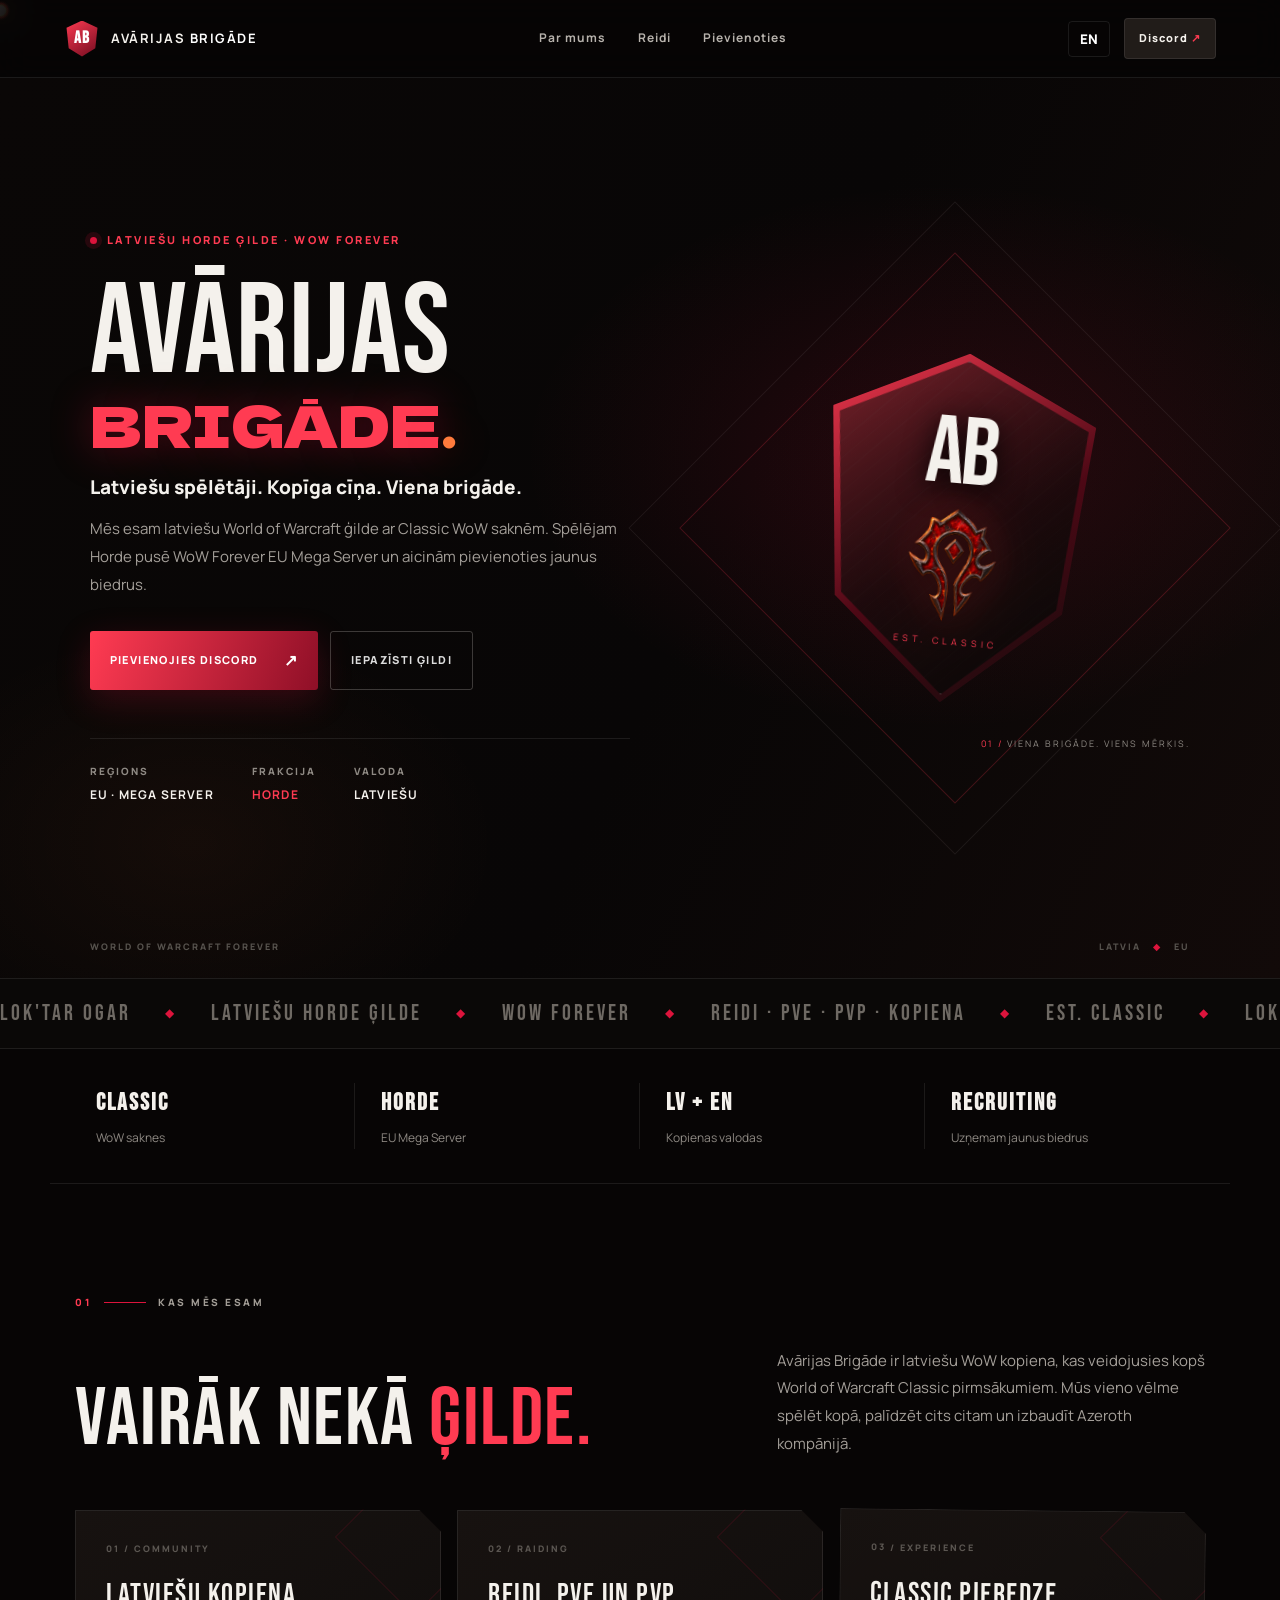
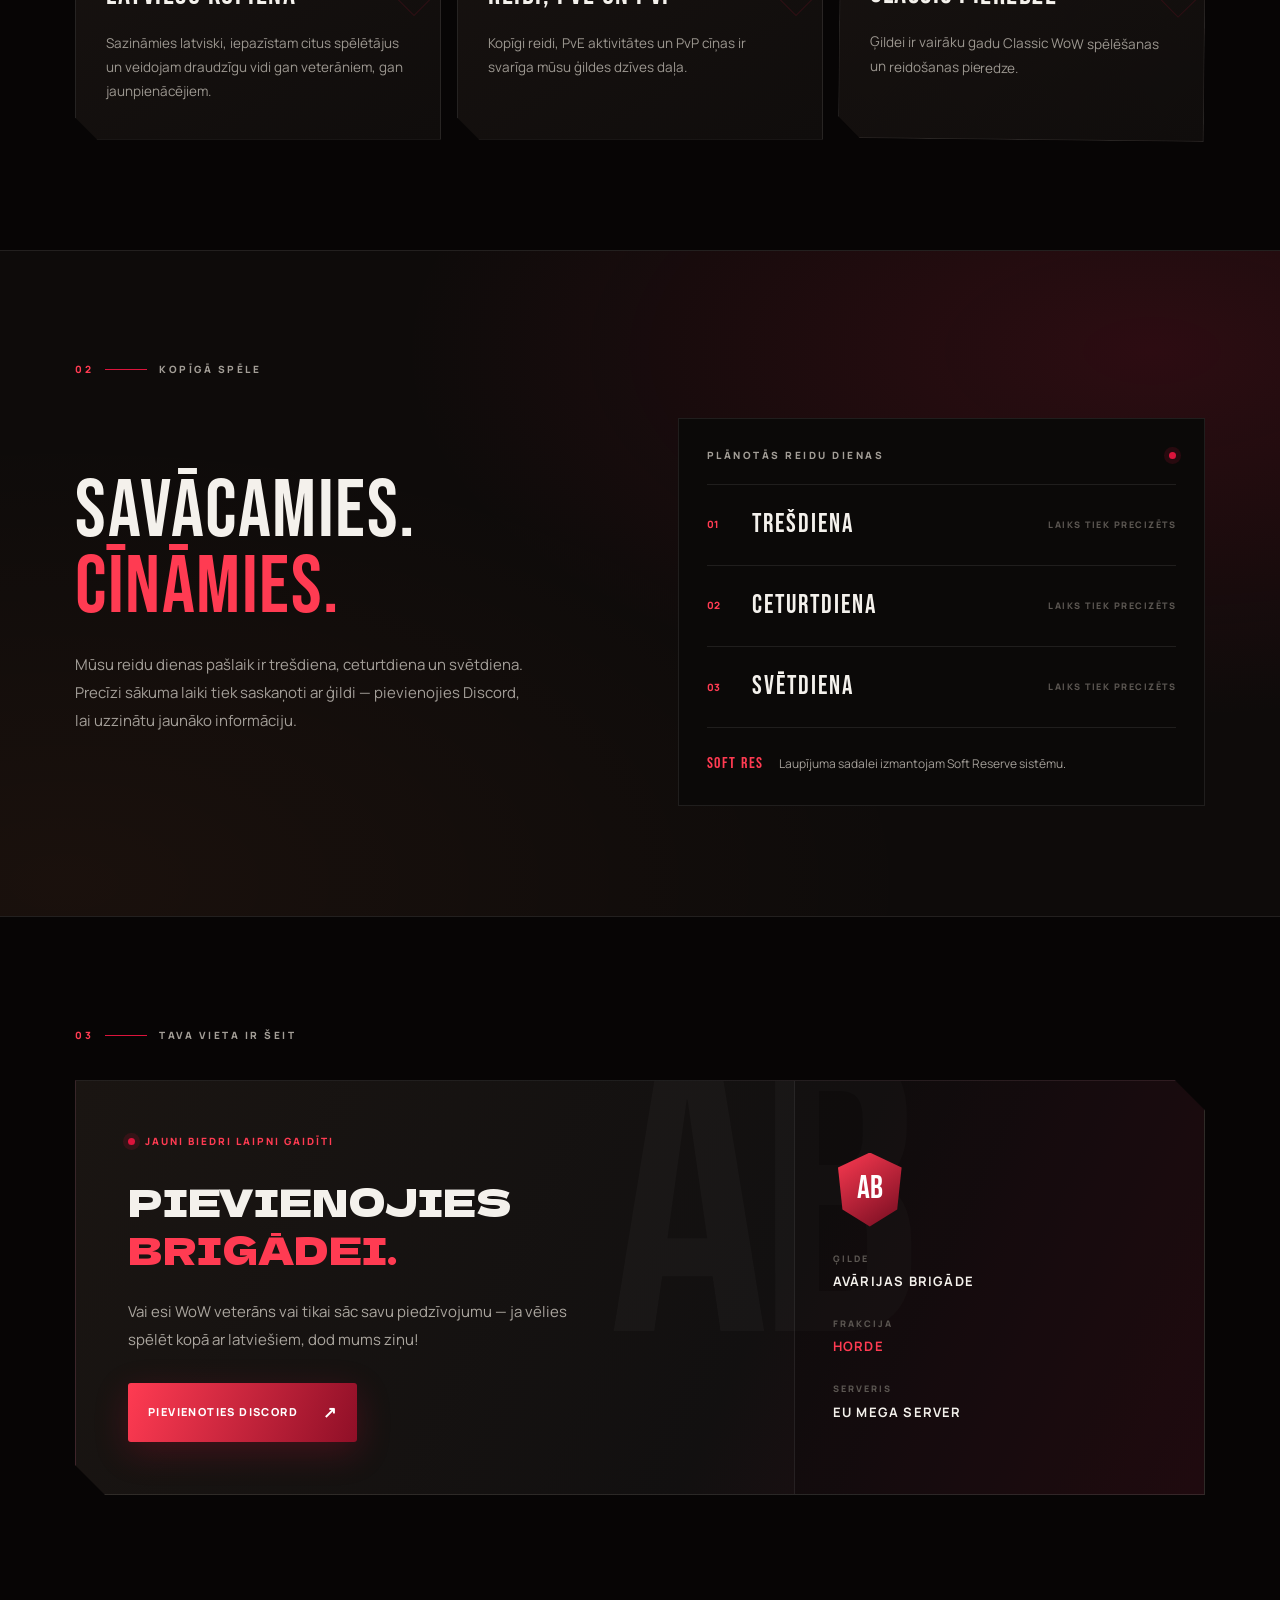
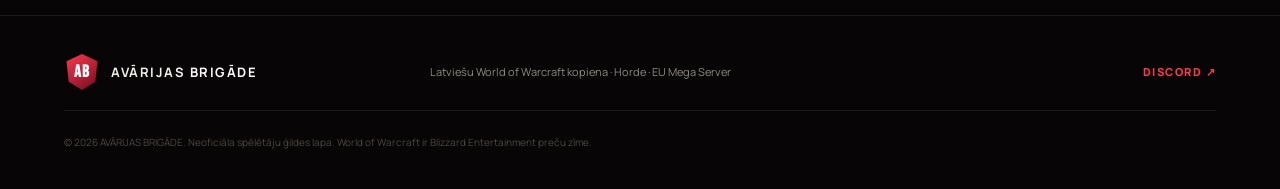
==== commit 7f094bfe: "Add files via upload" ====
--- a/index.html
+++ b/index.html
@@ -21,7 +21,7 @@
     "@type":"Organization",
     "name":"Avārijas Brigāde",
     "description":"Latvian-speaking Horde guild in World of Warcraft Forever EU Mega Server.",
-    "url":"https://avarijas-brigade.github.io/",
+    "url":"https://shadowdragoons.github.io/avarijas-brigade/",
     "sameAs":["https://discord.gg/bbRNztj4Y"]
   }
   </script>
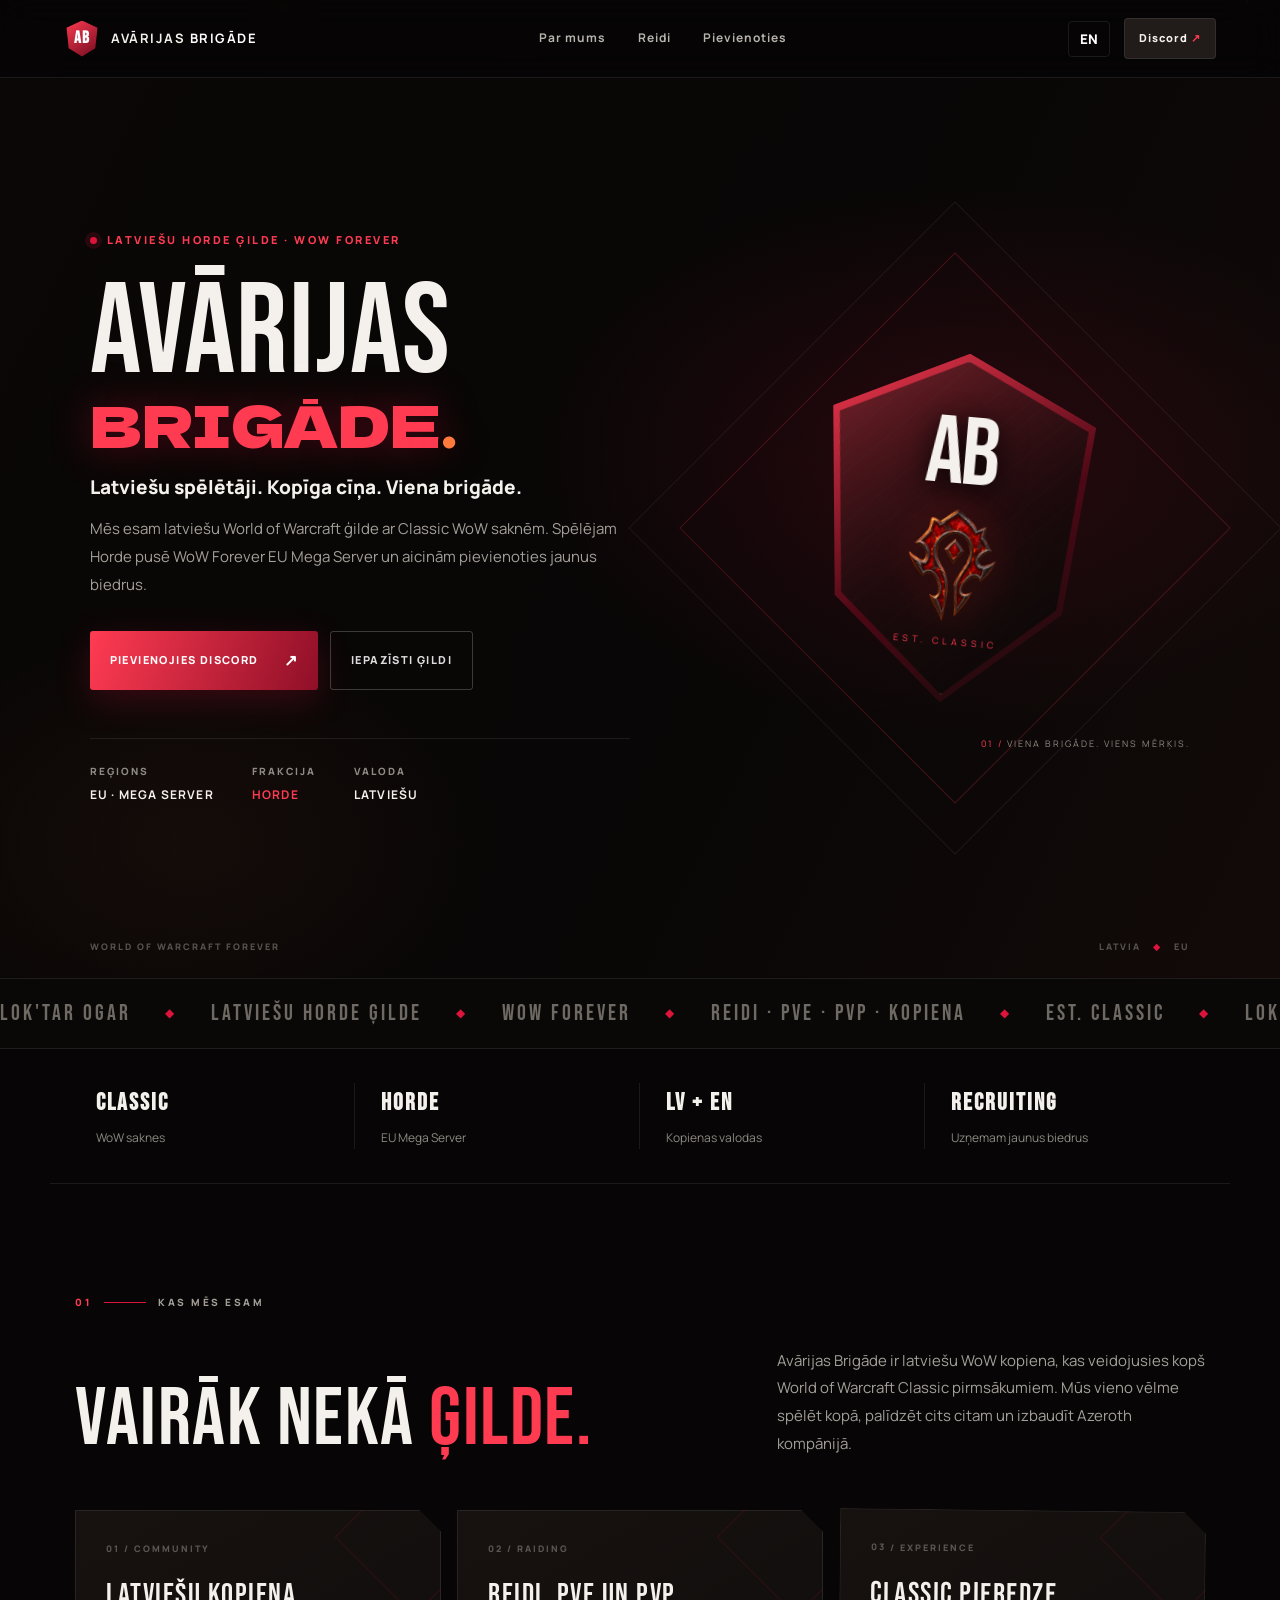
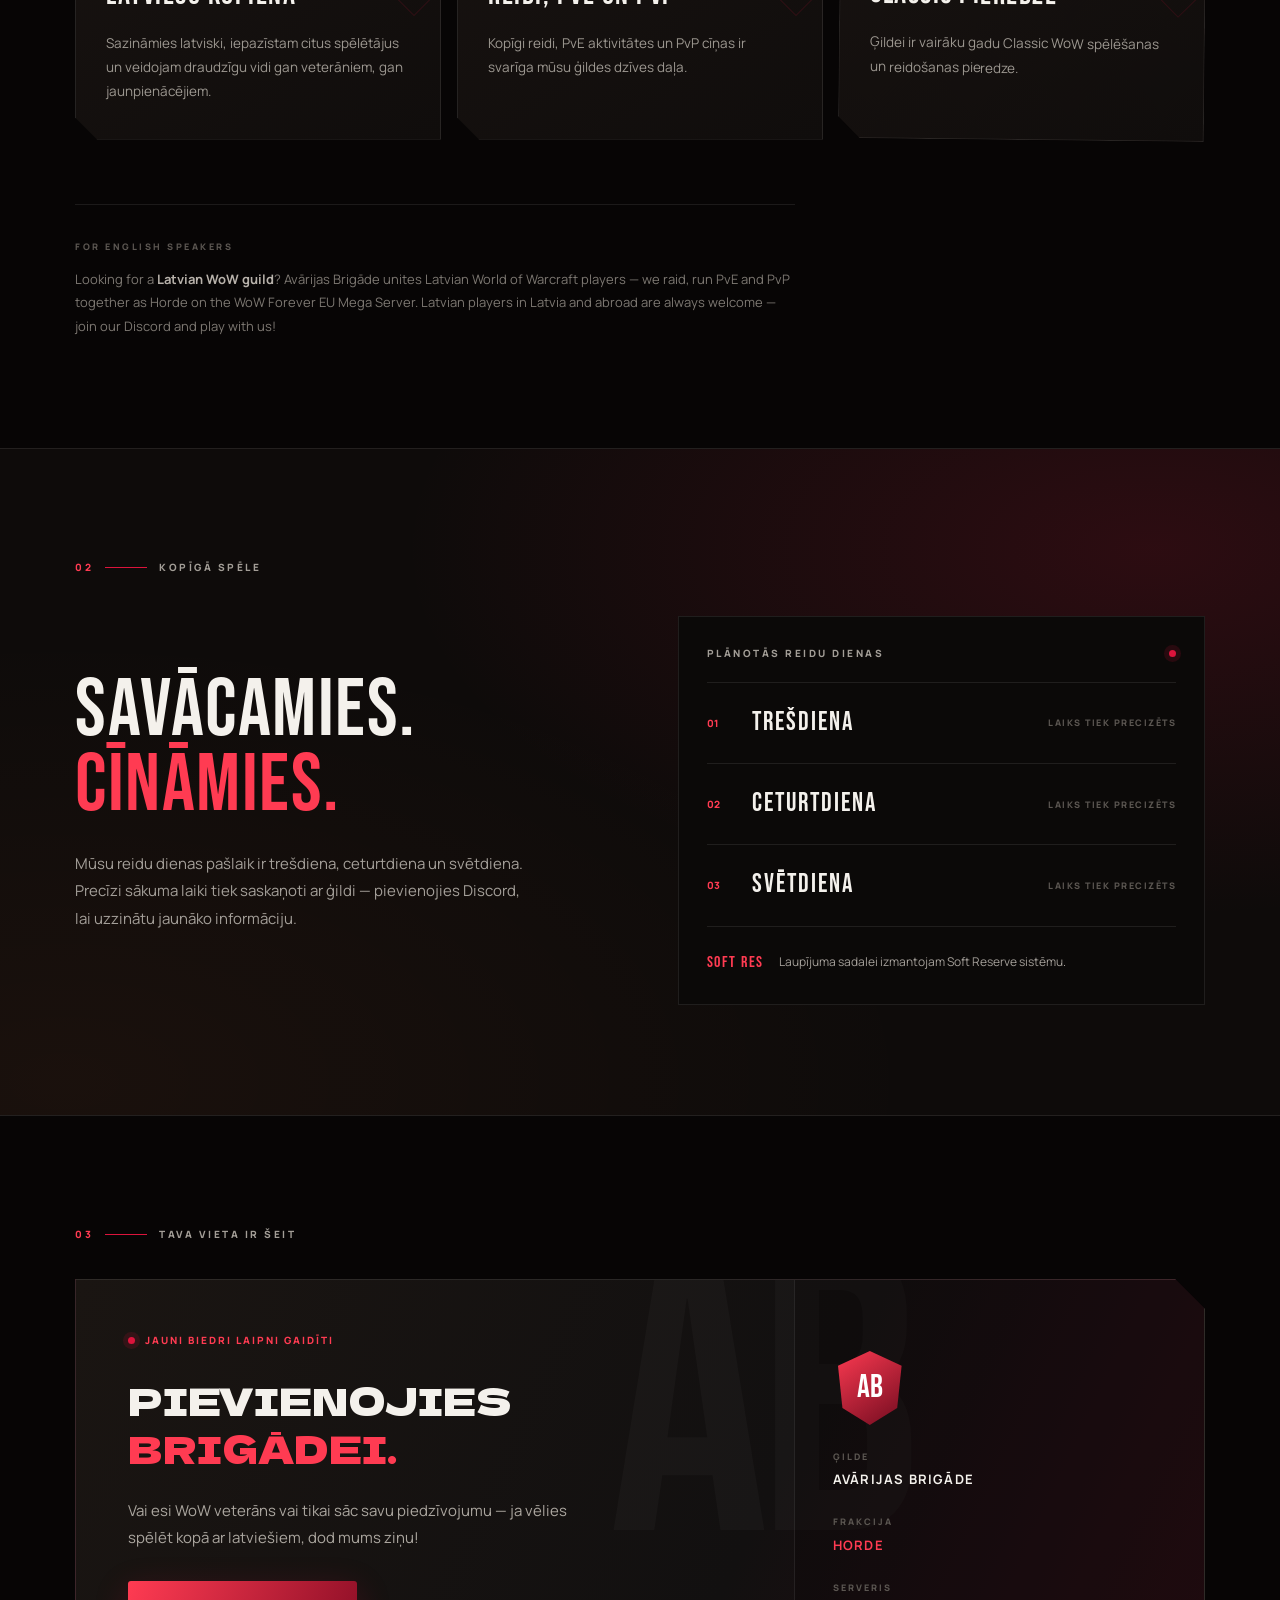
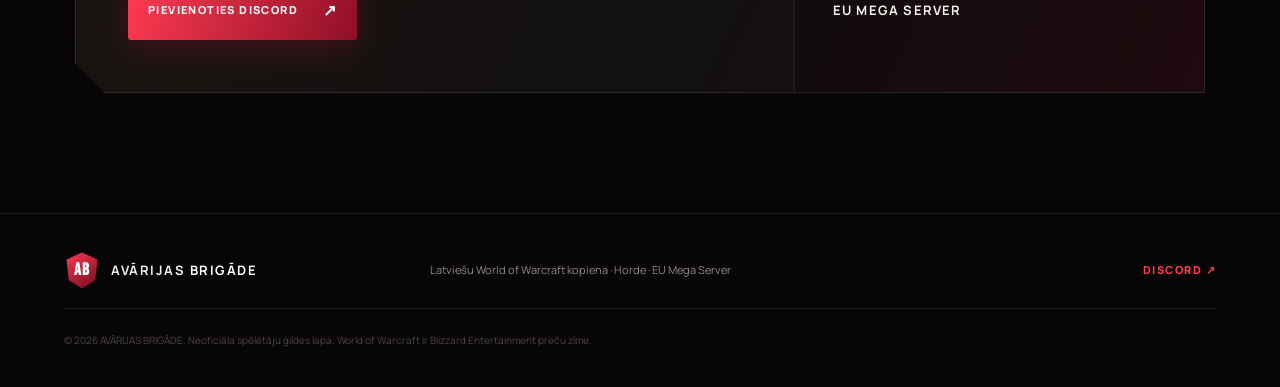
==== commit b56a4256: "Rename index .html to index.html" ====
--- a/index.html
+++ b/index.html
@@ -6,7 +6,7 @@
   <meta name="theme-color" content="#070505">
   <title>Avārijas Brigāde | Latviešu WoW Forever Horde Ģilde</title>
   <meta name="description" content="Avārijas Brigāde ir latviešu World of Warcraft Forever ģilde EU Mega Server, Horde frakcijā. Pievienojies mūsu latviešu WoW kopienai!">
-  <meta name="keywords" content="Avārijas Brigāde, Latvian WoW Guild, WoW Forever EU, WoW Forever Horde, Latvijas WoW ģilde, latviešu WoW spēlētāji">
+  <meta name="keywords" content="Avārijas Brigāde, Latvian WoW Guild, Latvian WoW players, WoW Forever EU, WoW Forever Horde, Latvijas WoW ģilde, latviešu WoW spēlētāji">
   <meta property="og:title" content="Avārijas Brigāde — Latviešu WoW Forever Ģilde">
   <meta property="og:description" content="Latviešu Horde ģilde World of Warcraft Forever EU Mega Server. Jauni spēlētāji laipni gaidīti!">
   <meta property="og:type" content="website">
@@ -14,7 +14,7 @@
   <link rel="preconnect" href="https://fonts.googleapis.com">
   <link rel="preconnect" href="https://fonts.gstatic.com" crossorigin>
   <link href="https://fonts.googleapis.com/css2?family=Bebas+Neue&family=Dela+Gothic+One&family=Manrope:wght@400;500;600;700;800&display=swap" rel="stylesheet">
-  <link rel="stylesheet" href="styles.css?v=3">
+  <link rel="stylesheet" href="styles.css?v=4">
   <script type="application/ld+json">
   {
     "@context":"https://schema.org",
@@ -122,6 +122,10 @@
           <p data-i18n="feature3Text">Ģildei ir vairāku gadu Classic WoW spēlēšanas un reidošanas pieredze.</p>
         </article>
       </div>
+      <div class="en-note reveal">
+        <span class="en-note-tag">FOR ENGLISH SPEAKERS</span>
+        <p>Looking for a <strong>Latvian WoW guild</strong>? Avārijas Brigāde unites Latvian World of Warcraft players — we raid, run PvE and PvP together as Horde on the WoW Forever EU Mega Server. Latvian players in Latvia and abroad are always welcome — join our Discord and play with us!</p>
+      </div>
     </section>
 
     <section class="raid-section" id="raids">
@@ -170,6 +174,6 @@
     <small>© <span id="year"></span> AVĀRIJAS BRIGĀDE. <span data-i18n="fanNote">Neoficiāla spēlētāju ģildes lapa. World of Warcraft ir Blizzard Entertainment preču zīme.</span></small>
   </footer>
 
-  <script src="script.js?v=3"></script>
+  <script src="script.js?v=4"></script>
 </body>
 </html>
--- a/styles.css
+++ b/styles.css
@@ -145,6 +145,12 @@
 .feature-card p{font-size:13.5px;line-height:1.8;color:#9d9891;margin:0}
 .feature-card:after{content:"";position:absolute;right:-30px;top:-30px;width:110px;height:110px;border:1px solid rgba(220,20,60,.14);transform:rotate(45deg);pointer-events:none}
 
+/* ---- english SEO note ---- */
+.en-note{margin-top:64px;padding-top:26px;border-top:1px solid var(--line);max-width:720px}
+.en-note-tag{font-size:9px;letter-spacing:2.5px;font-weight:800;color:var(--faint)}
+.en-note p{margin:10px 0 0;font-size:13px;line-height:1.8;color:#7d7872}
+.en-note strong{color:#b8b2ab;font-weight:700}
+
 /* ---- raid section ---- */
 .raid-section{position:relative;background:#0e0b0a;overflow:hidden;border-top:1px solid var(--line);border-bottom:1px solid var(--line)}
 .raid-bg{position:absolute;inset:0;background:radial-gradient(ellipse at 90% 15%,rgba(220,20,60,.15),transparent 46%),radial-gradient(ellipse at 5% 95%,rgba(255,122,60,.05),transparent 50%)}
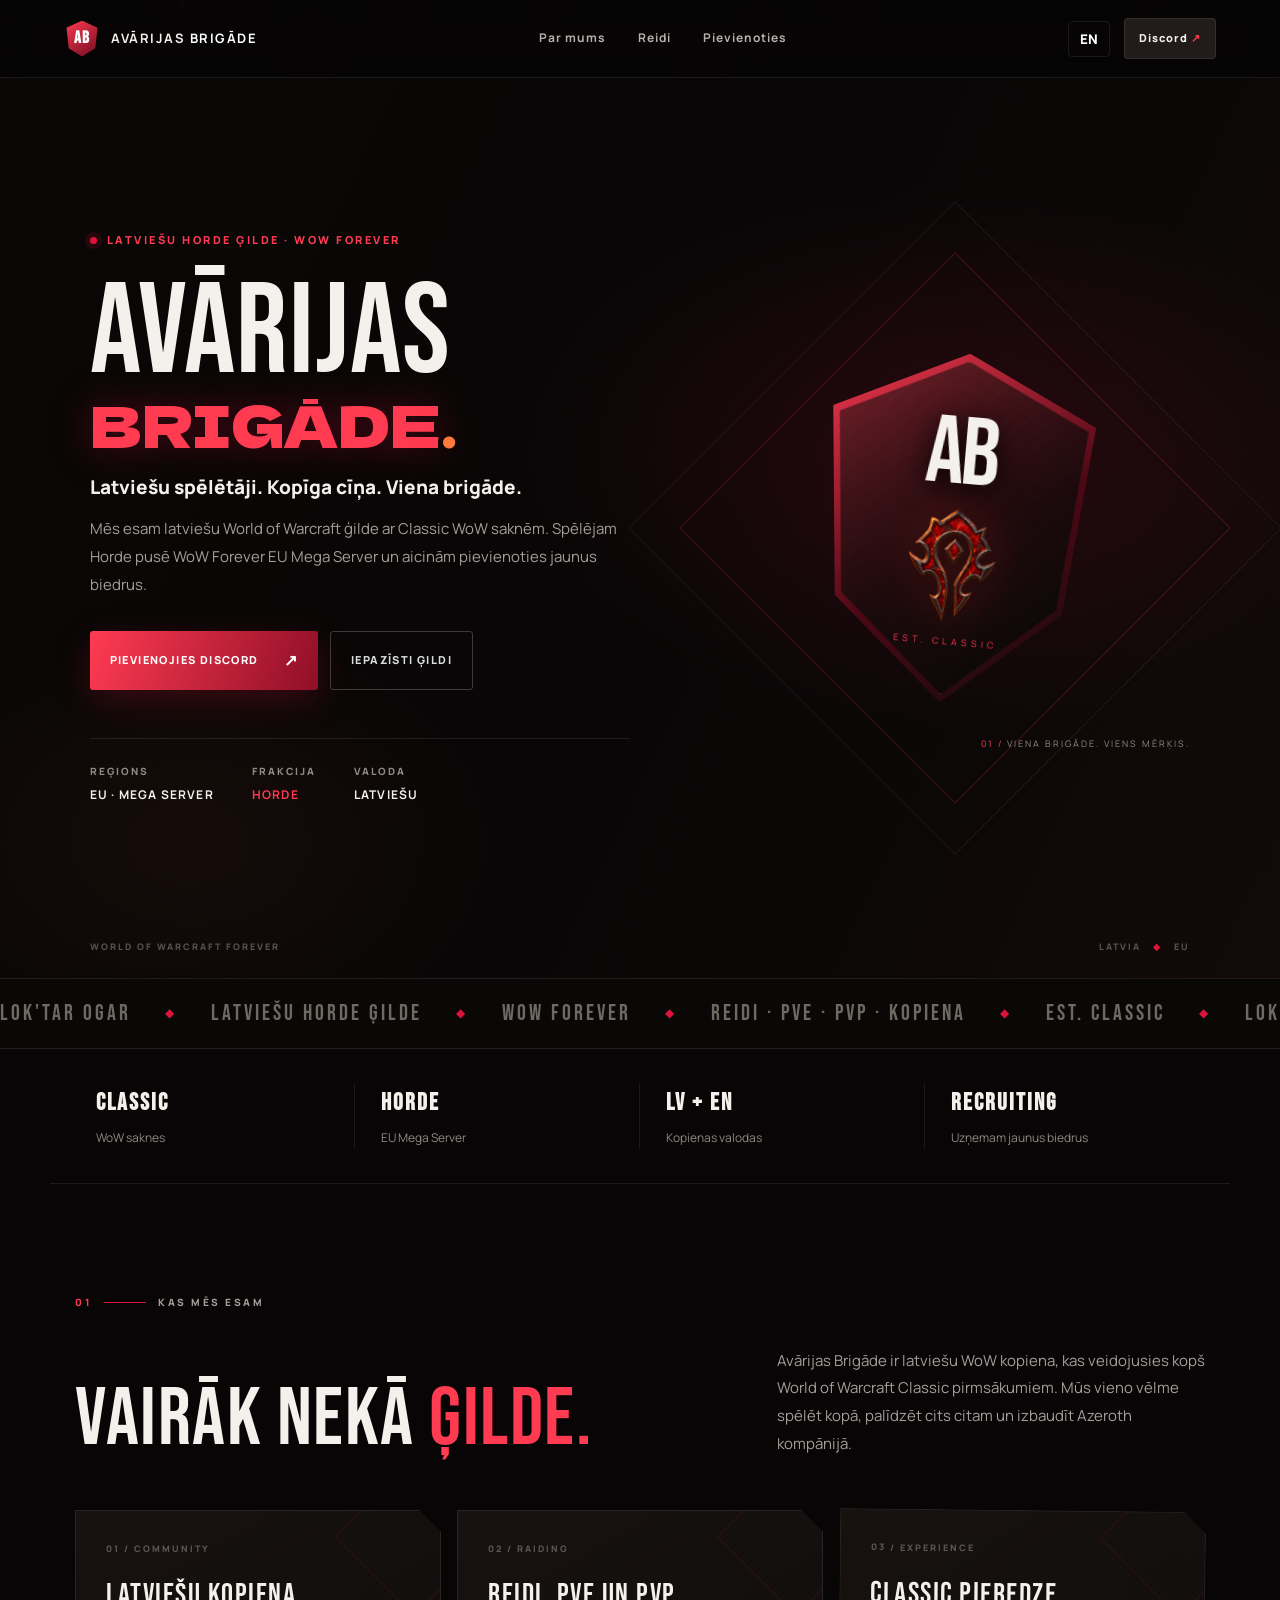
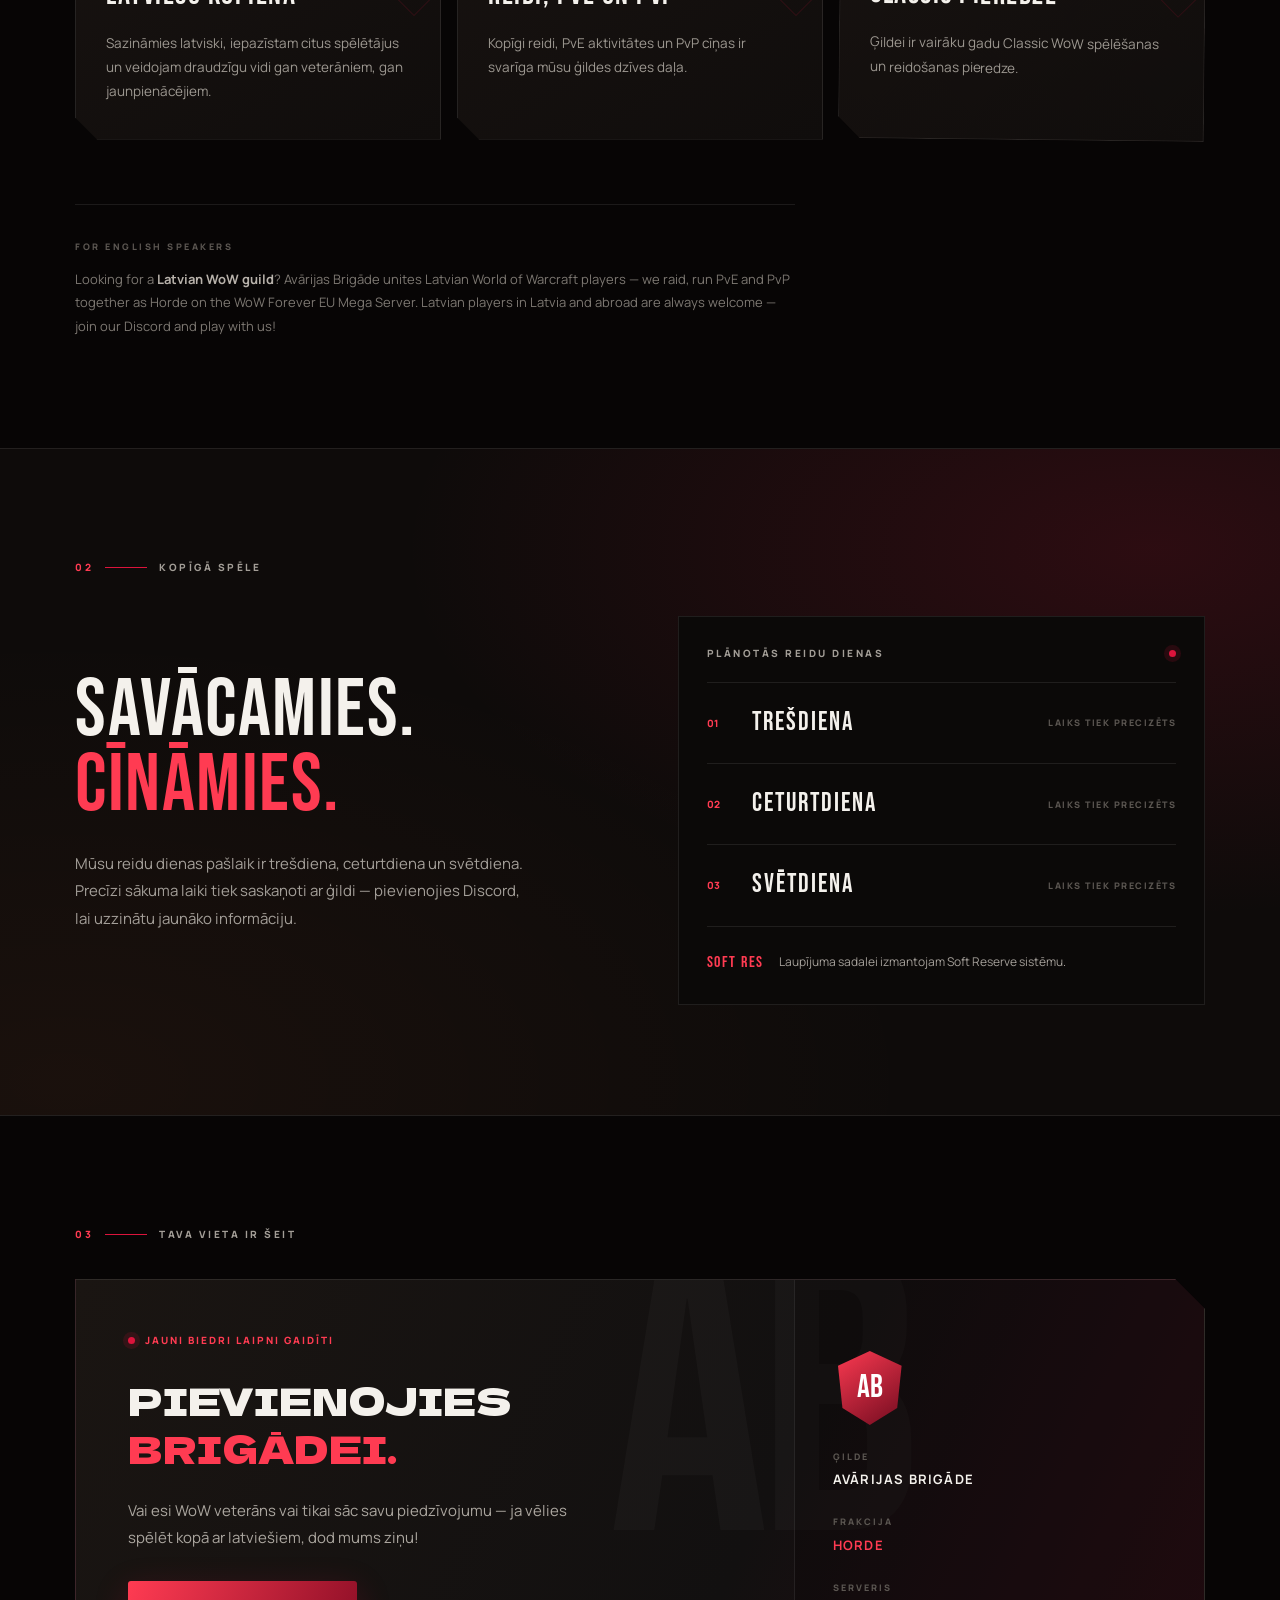
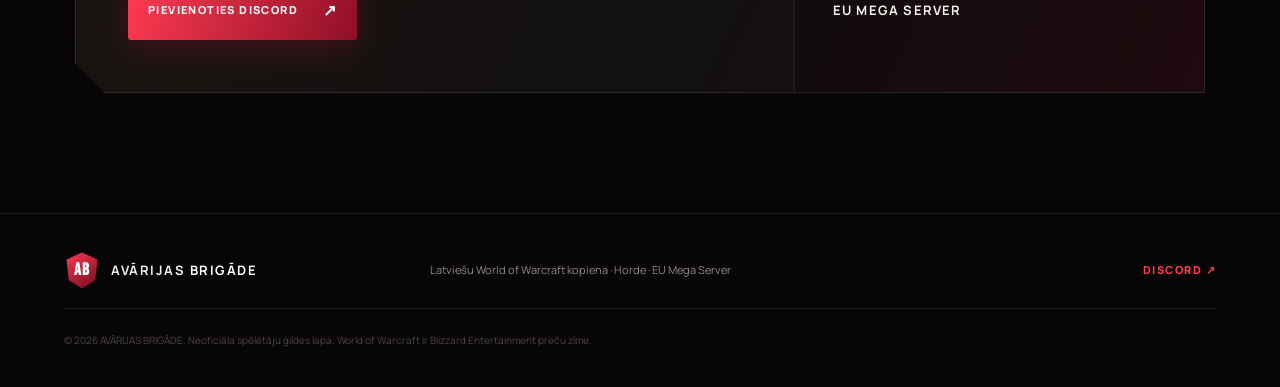
==== commit 3162754f: "Add files via upload" ====
--- a/index.html
+++ b/index.html
@@ -21,7 +21,7 @@
     "@type":"Organization",
     "name":"Avārijas Brigāde",
     "description":"Latvian-speaking Horde guild in World of Warcraft Forever EU Mega Server.",
-    "url":"https://shadowdragoons.github.io/avarijas-brigade/",
+    "url":"https://avarijas-brigade.github.io/",
     "sameAs":["https://discord.gg/bbRNztj4Y"]
   }
   </script>
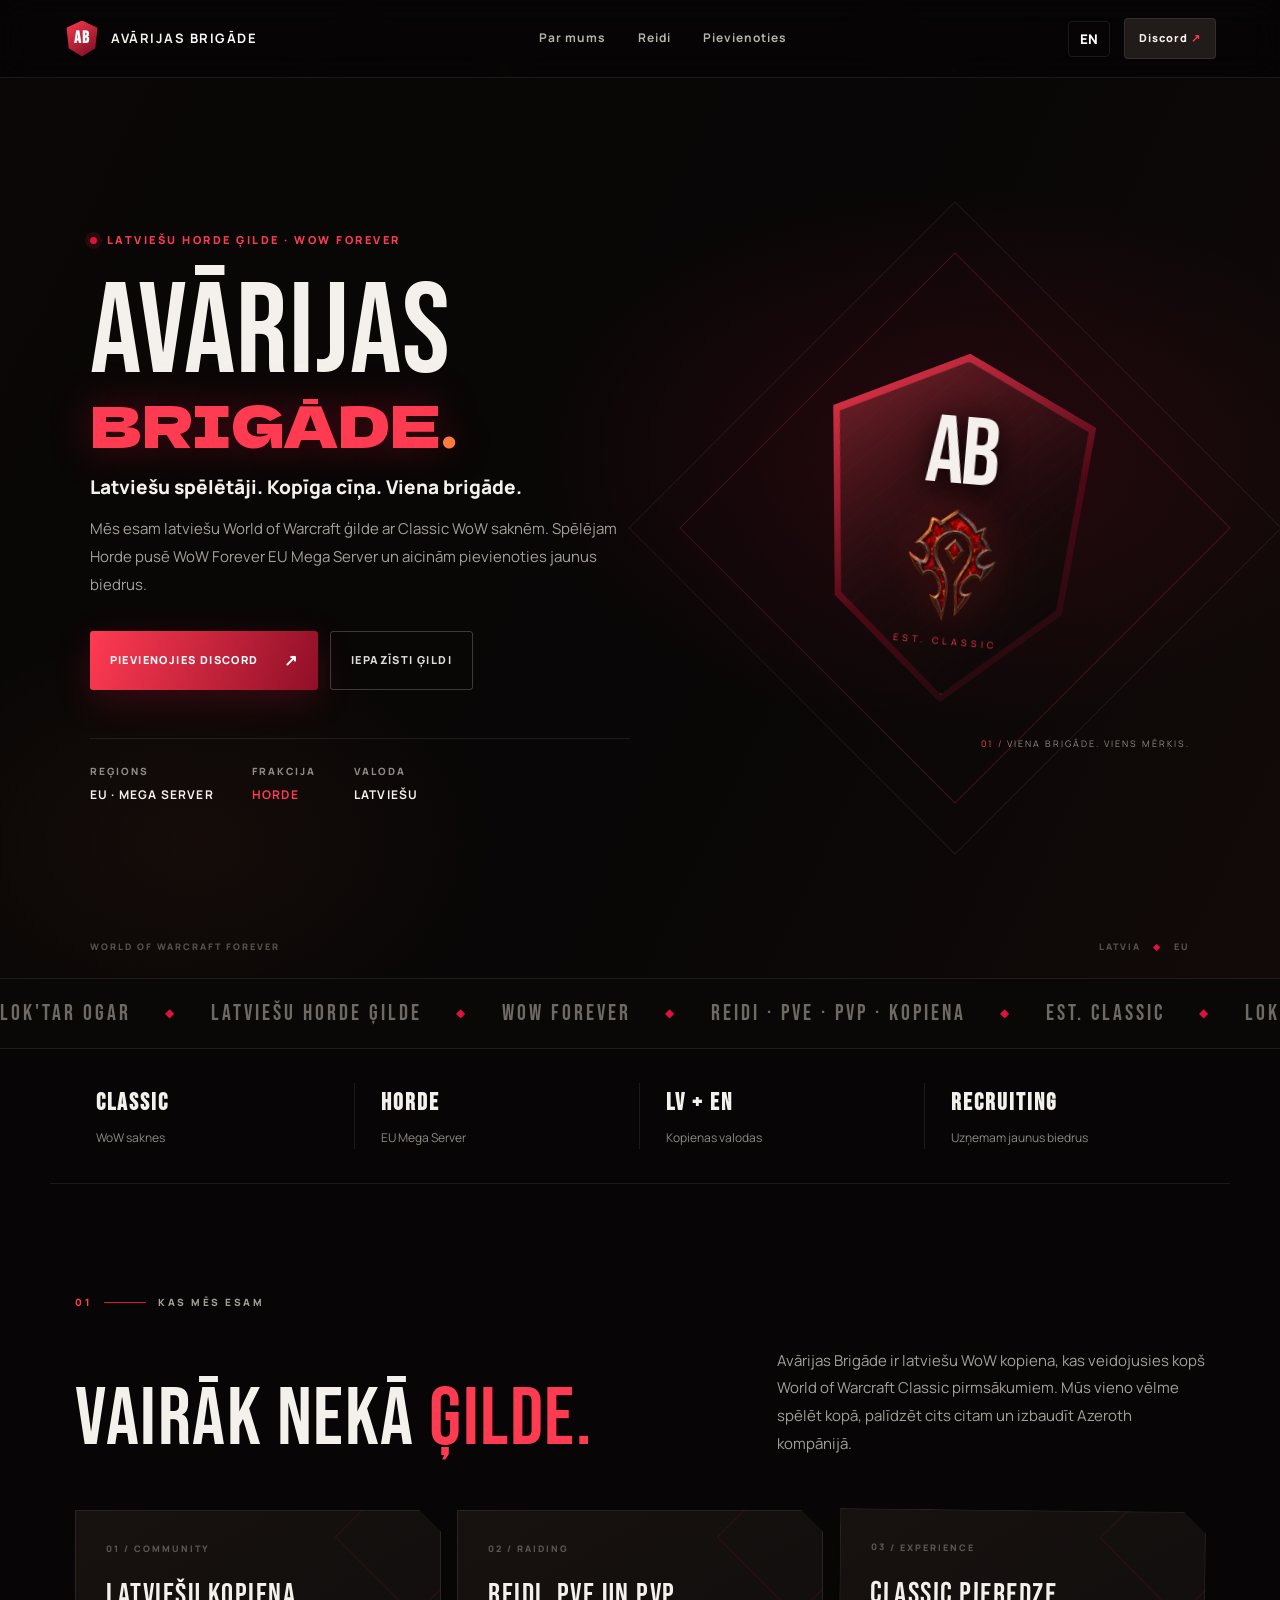
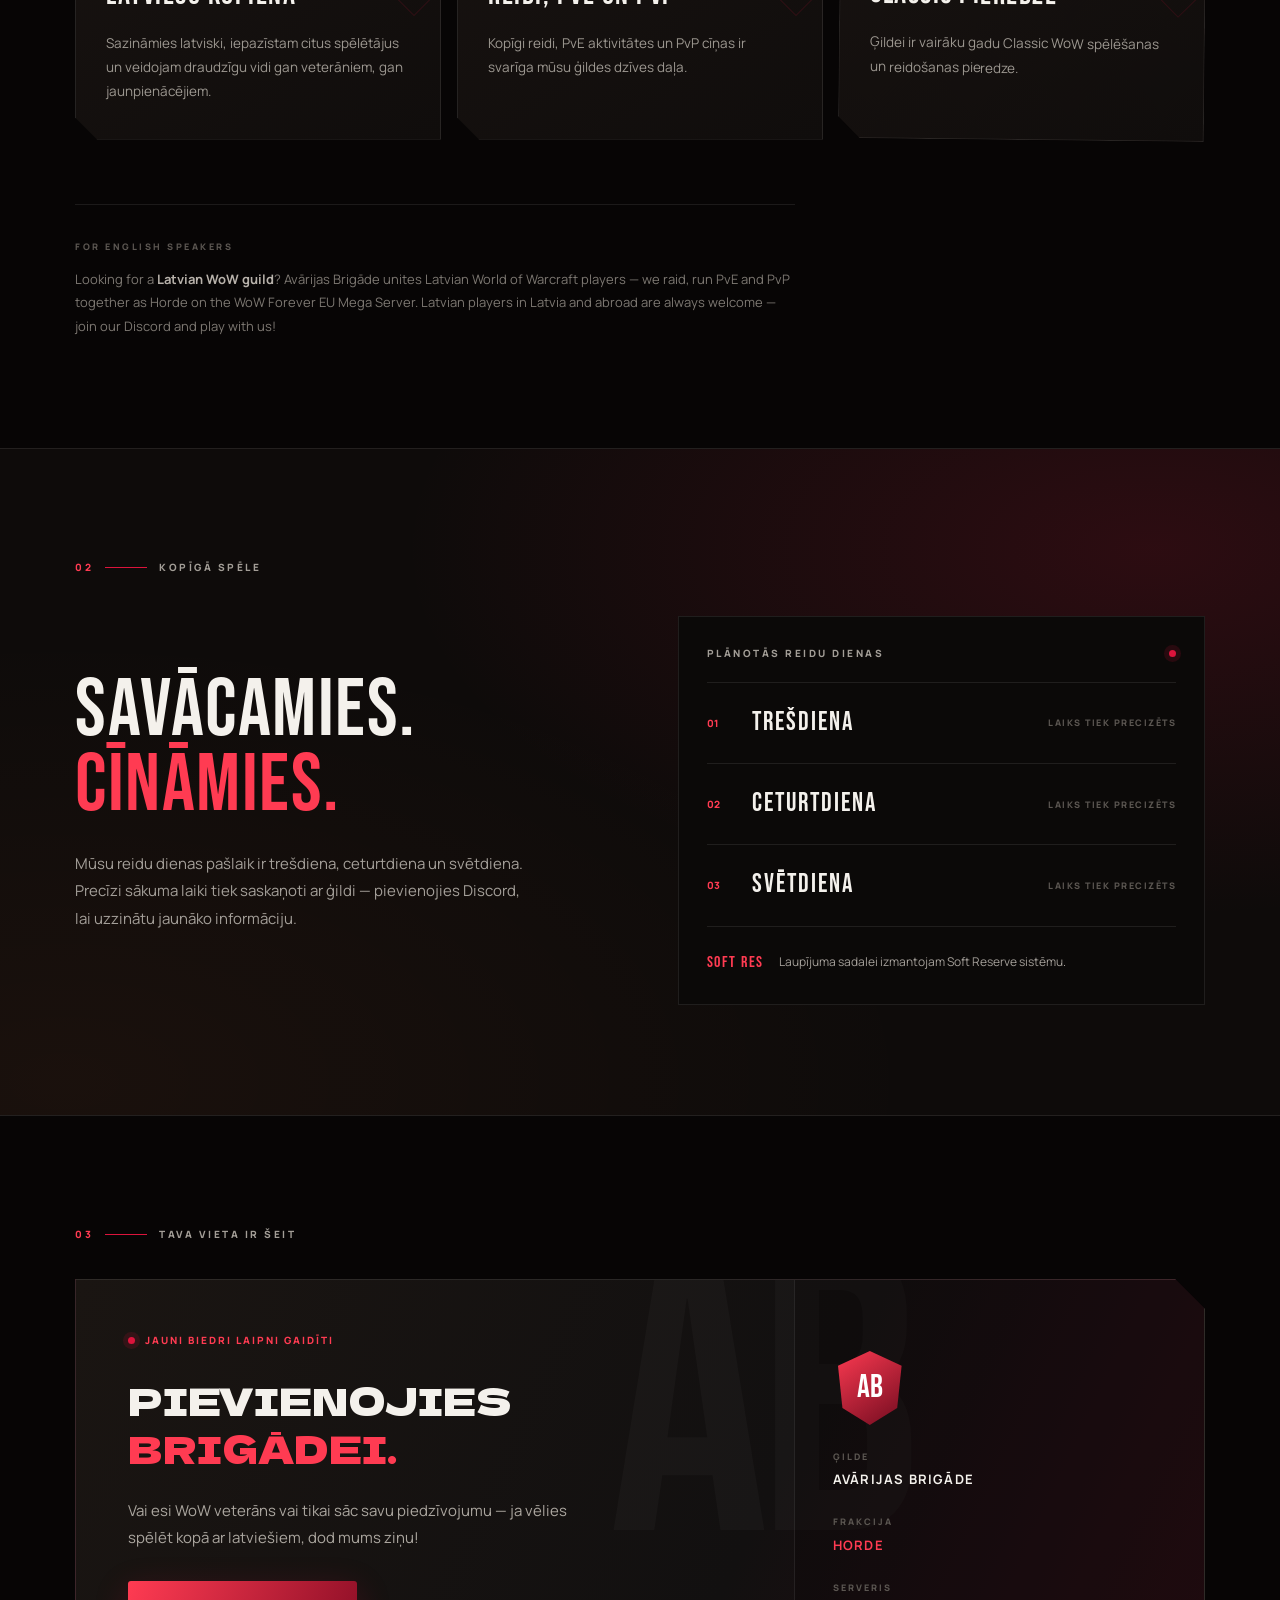
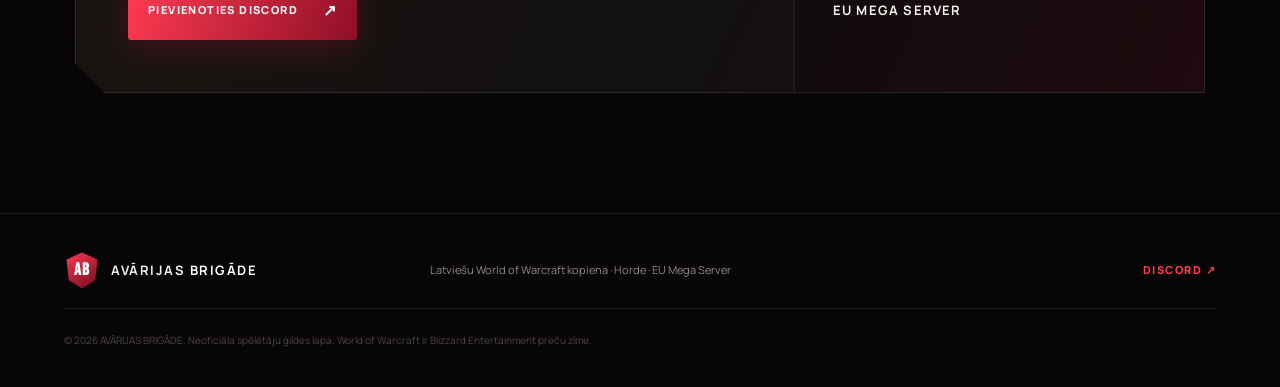
==== commit a8370dab: "Add files via upload" ====
--- a/index.html
+++ b/index.html
@@ -22,7 +22,7 @@
     "name":"Avārijas Brigāde",
     "description":"Latvian-speaking Horde guild in World of Warcraft Forever EU Mega Server.",
     "url":"https://avarijas-brigade.github.io/",
-    "sameAs":["https://discord.gg/bbRNztj4Y"]
+    "sameAs":["https://discord.gg/phq5A6D"]
   }
   </script>
 </head>
@@ -40,7 +40,7 @@
     </nav>
     <div class="top-actions">
       <button class="lang-switch" id="langSwitch" type="button" aria-label="Switch language">EN</button>
-      <a class="discord-small" href="https://discord.gg/bbRNztj4Y" target="_blank" rel="noopener">Discord <span>↗</span></a>
+      <a class="discord-small" href="https://discord.gg/phq5A6D" target="_blank" rel="noopener">Discord <span>↗</span></a>
       <button class="menu-btn" id="menuBtn" type="button" aria-label="Atvērt izvēlni" aria-expanded="false" aria-controls="menuOverlay">
         <span></span><span></span><span></span>
       </button>
@@ -53,7 +53,7 @@
       <a href="#about" data-i18n="navAbout">Par mums</a>
       <a href="#raids" data-i18n="navRaids">Reidi</a>
       <a href="#join" data-i18n="navJoin">Pievienoties</a>
-      <a href="https://discord.gg/bbRNztj4Y" target="_blank" rel="noopener" class="menu-discord">Discord ↗</a>
+      <a href="https://discord.gg/phq5A6D" target="_blank" rel="noopener" class="menu-discord">Discord ↗</a>
     </nav>
   </div>
 
@@ -69,7 +69,7 @@
         <p class="hero-sub reveal" data-i18n="heroSub">Latviešu spēlētāji. Kopīga cīņa. Viena brigāde.</p>
         <p class="hero-copy reveal" data-i18n="heroCopy">Mēs esam latviešu World of Warcraft ģilde ar Classic WoW saknēm. Spēlējam Horde pusē WoW Forever EU Mega Server un aicinām pievienoties jaunus biedrus.</p>
         <div class="hero-buttons reveal">
-          <a class="btn btn-primary" href="https://discord.gg/bbRNztj4Y" target="_blank" rel="noopener"><span data-i18n="joinDiscord">PIEVIENOJIES DISCORD</span><b>↗</b></a>
+          <a class="btn btn-primary" href="https://discord.gg/phq5A6D" target="_blank" rel="noopener"><span data-i18n="joinDiscord">PIEVIENOJIES DISCORD</span><b>↗</b></a>
           <a class="btn btn-ghost" href="#about" data-i18n="discover">IEPAZĪSTI ĢILDI</a>
         </div>
         <div class="hero-meta reveal">
@@ -155,7 +155,7 @@
           <span class="join-tag"><span class="pulse"></span><span data-i18n="recruiting">JAUNI BIEDRI LAIPNI GAIDĪTI</span></span>
           <h2 data-i18n="joinTitle">PIEVIENOJIES <em>BRIGĀDEI.</em></h2>
           <p data-i18n="joinText">Vai esi WoW veterāns vai tikai sāc savu piedzīvojumu — ja vēlies spēlēt kopā ar latviešiem, dod mums ziņu!</p>
-          <a class="btn btn-primary" href="https://discord.gg/bbRNztj4Y" target="_blank" rel="noopener"><span data-i18n="joinNow">PIEVIENOTIES DISCORD</span><b>↗</b></a>
+          <a class="btn btn-primary" href="https://discord.gg/phq5A6D" target="_blank" rel="noopener"><span data-i18n="joinNow">PIEVIENOTIES DISCORD</span><b>↗</b></a>
         </div>
         <div class="join-side">
           <div class="join-emblem">AB</div>
@@ -170,7 +170,7 @@
   <footer class="footer">
     <a class="brand" href="#home"><span class="brand-mark">AB</span><span class="brand-name">AVĀRIJAS <b>BRIGĀDE</b></span></a>
     <p data-i18n="footerText">Latviešu World of Warcraft kopiena · Horde · EU Mega Server</p>
-    <a href="https://discord.gg/bbRNztj4Y" target="_blank" rel="noopener">DISCORD ↗</a>
+    <a href="https://discord.gg/phq5A6D" target="_blank" rel="noopener">DISCORD ↗</a>
     <small>© <span id="year"></span> AVĀRIJAS BRIGĀDE. <span data-i18n="fanNote">Neoficiāla spēlētāju ģildes lapa. World of Warcraft ir Blizzard Entertainment preču zīme.</span></small>
   </footer>
 
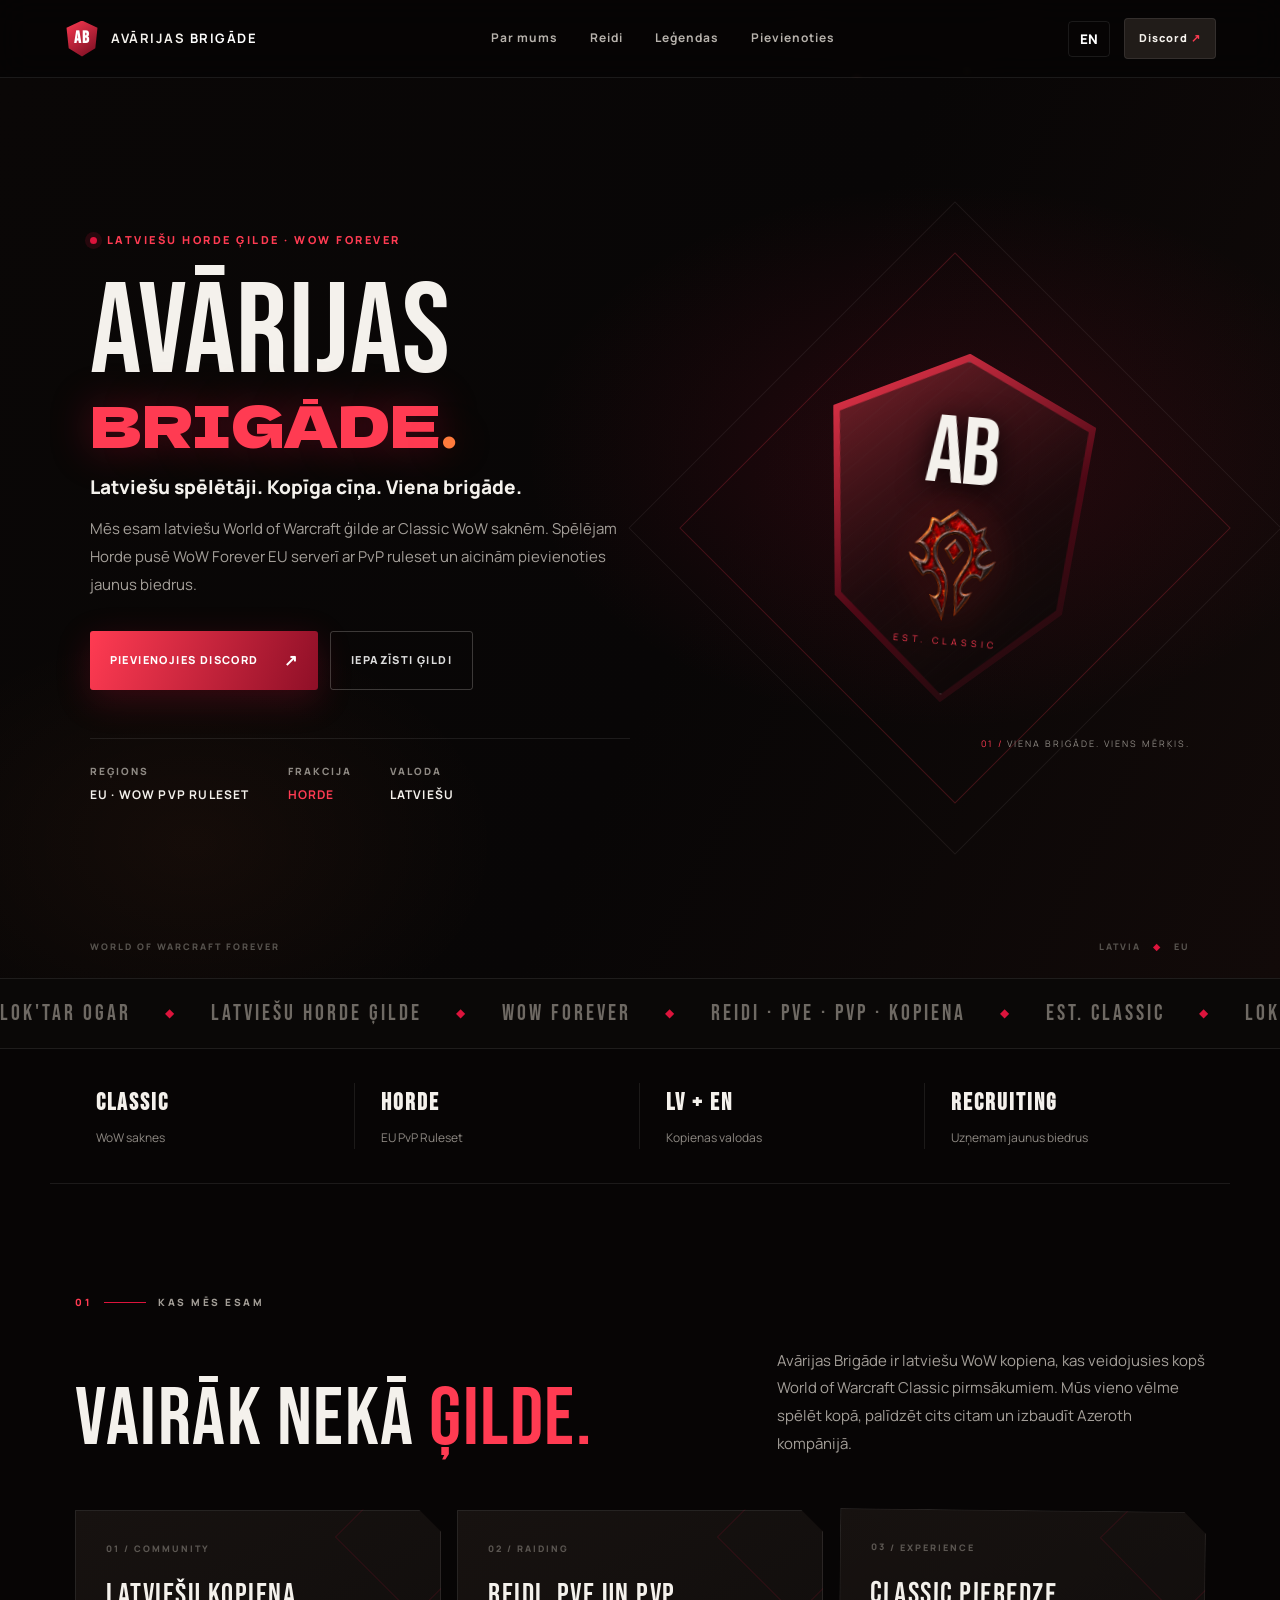
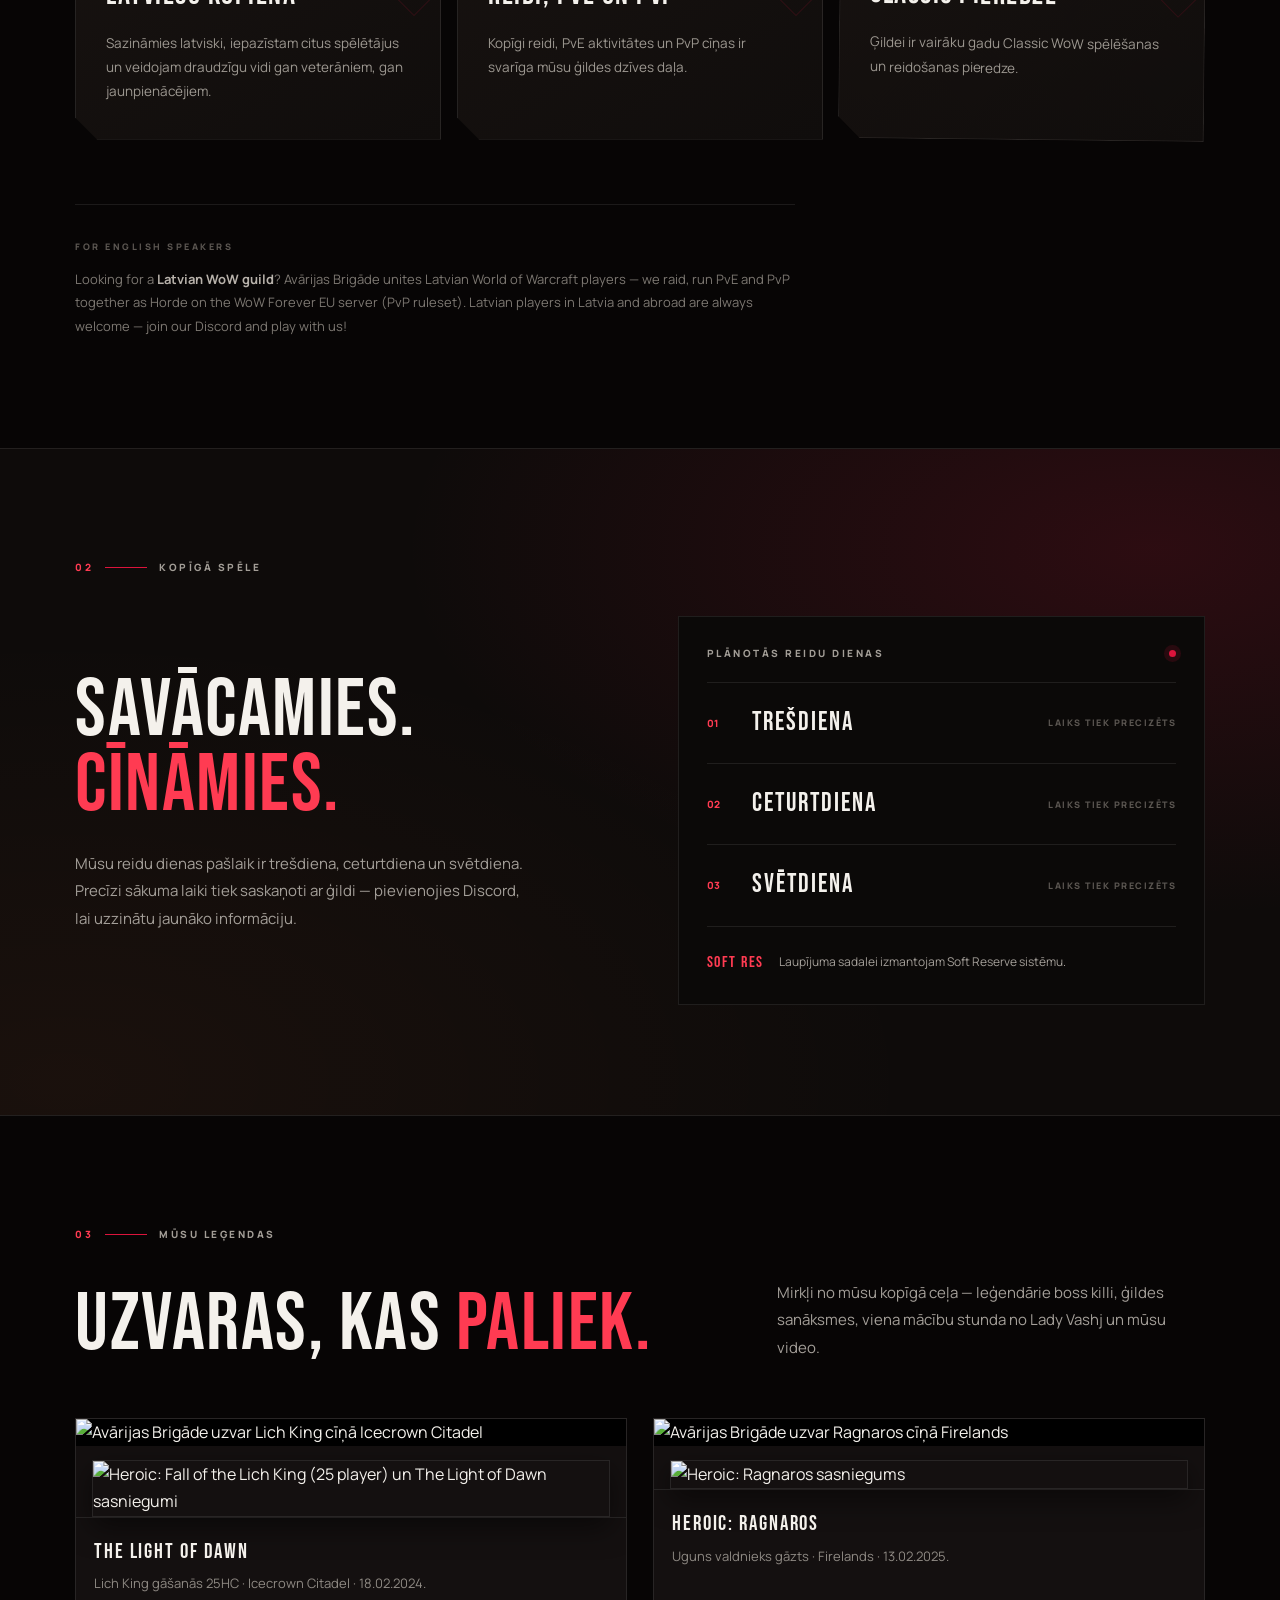
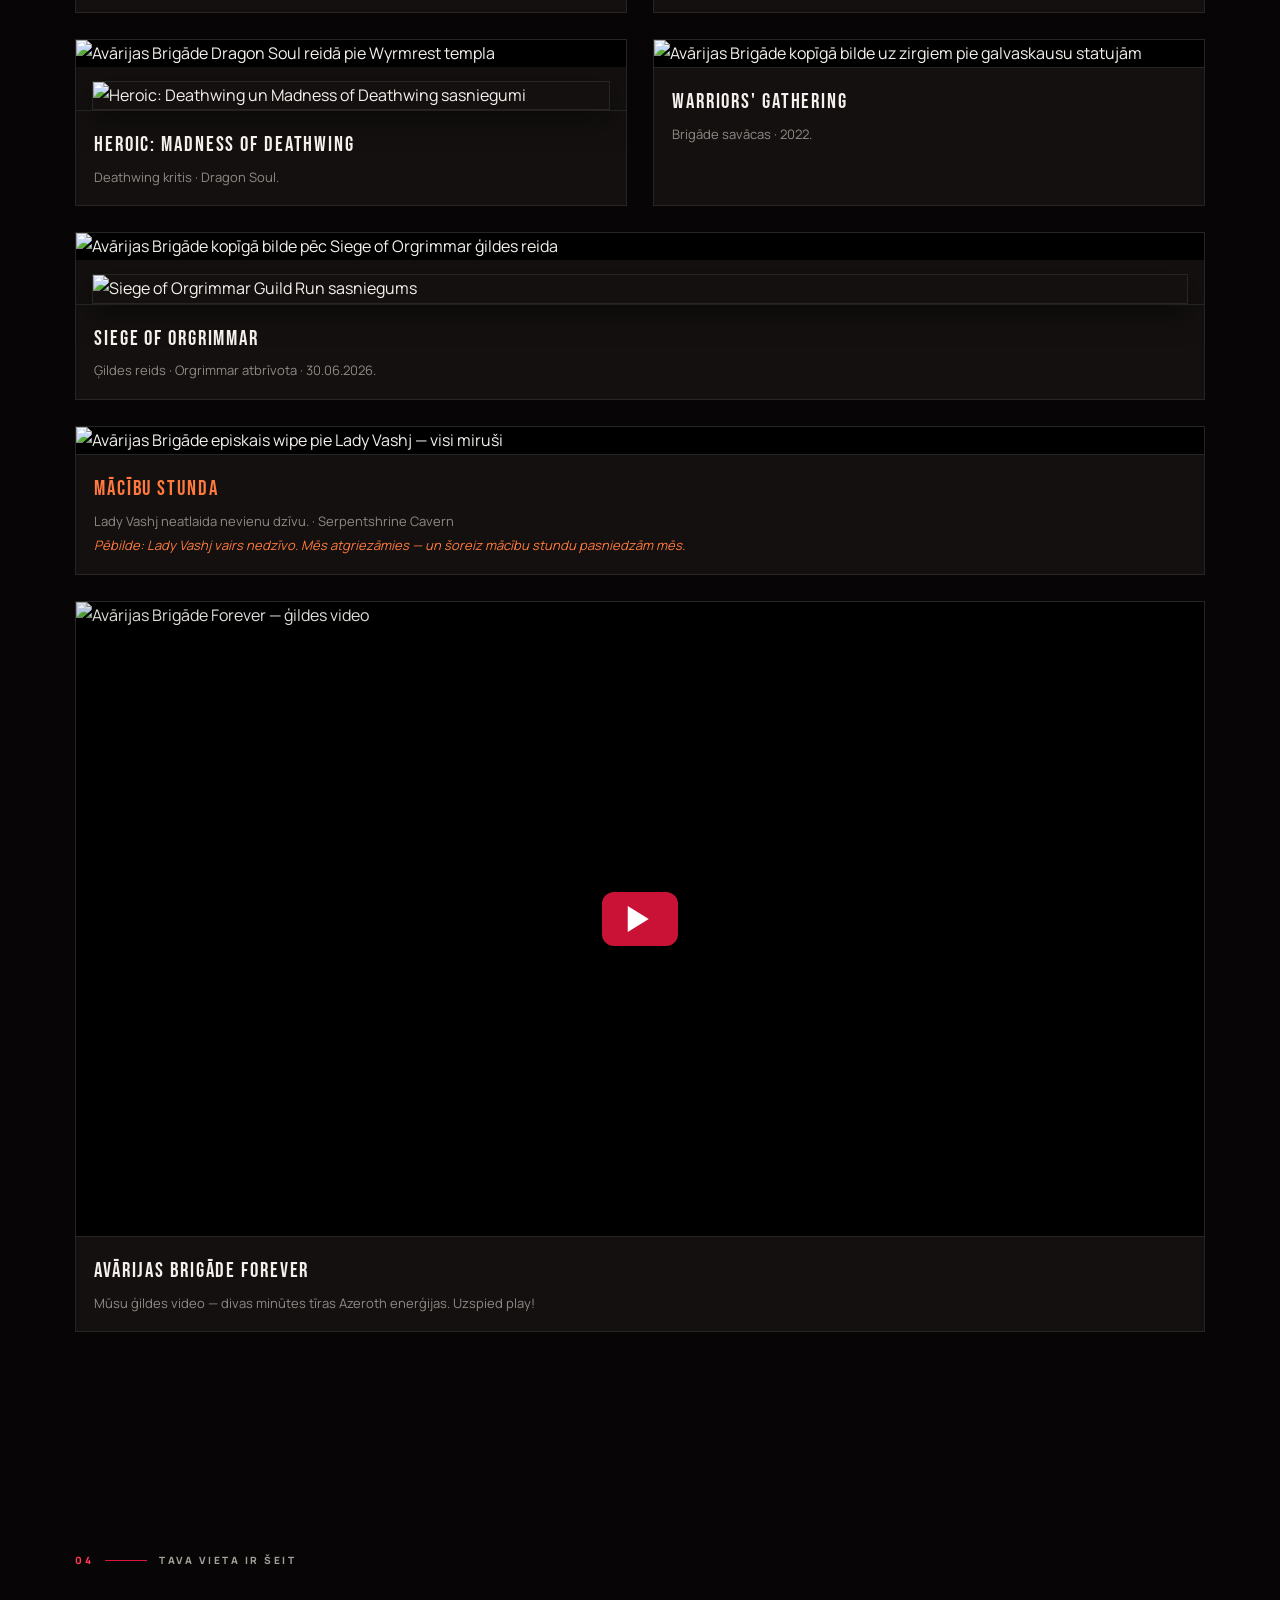
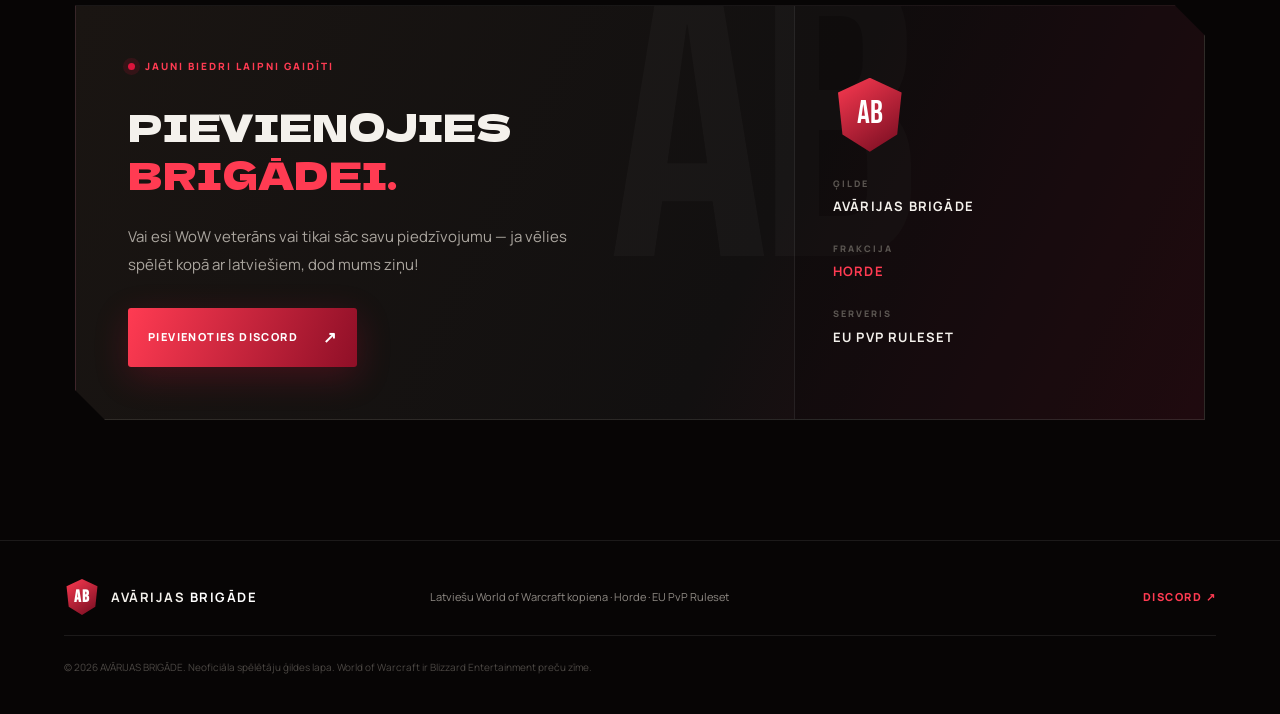
==== commit 23edceb1: "Add files via upload" ====
--- a/index.html
+++ b/index.html
@@ -5,22 +5,22 @@
   <meta name="viewport" content="width=device-width, initial-scale=1">
   <meta name="theme-color" content="#070505">
   <title>Avārijas Brigāde | Latviešu WoW Forever Horde Ģilde</title>
-  <meta name="description" content="Avārijas Brigāde ir latviešu World of Warcraft Forever ģilde EU Mega Server, Horde frakcijā. Pievienojies mūsu latviešu WoW kopienai!">
+  <meta name="description" content="Avārijas Brigāde ir latviešu World of Warcraft Forever ģilde EU PvP ruleset serverī, Horde frakcijā. Pievienojies mūsu latviešu WoW kopienai!">
   <meta name="keywords" content="Avārijas Brigāde, Latvian WoW Guild, Latvian WoW players, WoW Forever EU, WoW Forever Horde, Latvijas WoW ģilde, latviešu WoW spēlētāji">
   <meta property="og:title" content="Avārijas Brigāde — Latviešu WoW Forever Ģilde">
-  <meta property="og:description" content="Latviešu Horde ģilde World of Warcraft Forever EU Mega Server. Jauni spēlētāji laipni gaidīti!">
+  <meta property="og:description" content="Latviešu Horde ģilde World of Warcraft Forever EU PvP ruleset serverī. Jauni spēlētāji laipni gaidīti!">
   <meta property="og:type" content="website">
   <link rel="icon" href="assets/favicon.svg" type="image/svg+xml">
   <link rel="preconnect" href="https://fonts.googleapis.com">
   <link rel="preconnect" href="https://fonts.gstatic.com" crossorigin>
   <link href="https://fonts.googleapis.com/css2?family=Bebas+Neue&family=Dela+Gothic+One&family=Manrope:wght@400;500;600;700;800&display=swap" rel="stylesheet">
-  <link rel="stylesheet" href="styles.css?v=4">
+  <link rel="stylesheet" href="styles.css?v=6">
   <script type="application/ld+json">
   {
     "@context":"https://schema.org",
     "@type":"Organization",
     "name":"Avārijas Brigāde",
-    "description":"Latvian-speaking Horde guild in World of Warcraft Forever EU Mega Server.",
+    "description":"Latvian-speaking Horde guild on the World of Warcraft Forever EU PvP Ruleset server.",
     "url":"https://avarijas-brigade.github.io/",
     "sameAs":["https://discord.gg/phq5A6D"]
   }
@@ -36,6 +36,7 @@
     <nav class="nav" aria-label="Galvenā navigācija">
       <a href="#about" data-i18n="navAbout">Par mums</a>
       <a href="#raids" data-i18n="navRaids">Reidi</a>
+      <a href="#gallery" data-i18n="navGallery">Leģendas</a>
       <a href="#join" data-i18n="navJoin">Pievienoties</a>
     </nav>
     <div class="top-actions">
@@ -52,6 +53,7 @@
     <nav class="menu-links">
       <a href="#about" data-i18n="navAbout">Par mums</a>
       <a href="#raids" data-i18n="navRaids">Reidi</a>
+      <a href="#gallery" data-i18n="navGallery">Leģendas</a>
       <a href="#join" data-i18n="navJoin">Pievienoties</a>
       <a href="https://discord.gg/phq5A6D" target="_blank" rel="noopener" class="menu-discord">Discord ↗</a>
     </nav>
@@ -67,13 +69,13 @@
           <span class="h-line h-punch">BRIGĀDE<i>.</i></span>
         </h1>
         <p class="hero-sub reveal" data-i18n="heroSub">Latviešu spēlētāji. Kopīga cīņa. Viena brigāde.</p>
-        <p class="hero-copy reveal" data-i18n="heroCopy">Mēs esam latviešu World of Warcraft ģilde ar Classic WoW saknēm. Spēlējam Horde pusē WoW Forever EU Mega Server un aicinām pievienoties jaunus biedrus.</p>
+        <p class="hero-copy reveal" data-i18n="heroCopy">Mēs esam latviešu World of Warcraft ģilde ar Classic WoW saknēm. Spēlējam Horde pusē WoW Forever EU serverī ar PvP ruleset un aicinām pievienoties jaunus biedrus.</p>
         <div class="hero-buttons reveal">
           <a class="btn btn-primary" href="https://discord.gg/phq5A6D" target="_blank" rel="noopener"><span data-i18n="joinDiscord">PIEVIENOJIES DISCORD</span><b>↗</b></a>
           <a class="btn btn-ghost" href="#about" data-i18n="discover">IEPAZĪSTI ĢILDI</a>
         </div>
         <div class="hero-meta reveal">
-          <div><span class="meta-label" data-i18n="region">REĢIONS</span><strong>EU · MEGA SERVER</strong></div>
+          <div><span class="meta-label" data-i18n="region">REĢIONS</span><strong>EU · WOW PVP RULESET</strong></div>
           <div><span class="meta-label" data-i18n="faction">FRAKCIJA</span><strong class="red-text">HORDE</strong></div>
           <div><span class="meta-label" data-i18n="language">VALODA</span><strong data-i18n="latvian">LATVIEŠU</strong></div>
         </div>
@@ -94,7 +96,7 @@
 
     <section class="stats">
       <div class="stat reveal"><strong>CLASSIC</strong><span data-i18n="stat1">WoW saknes</span></div>
-      <div class="stat reveal"><strong>HORDE</strong><span data-i18n="stat2">EU Mega Server</span></div>
+      <div class="stat reveal"><strong>HORDE</strong><span data-i18n="stat2">EU PvP Ruleset</span></div>
       <div class="stat reveal"><strong>LV + EN</strong><span data-i18n="stat3">Kopienas valodas</span></div>
       <div class="stat reveal"><strong>RECRUITING</strong><span data-i18n="stat4">Uzņemam jaunus biedrus</span></div>
     </section>
@@ -124,7 +126,7 @@
       </div>
       <div class="en-note reveal">
         <span class="en-note-tag">FOR ENGLISH SPEAKERS</span>
-        <p>Looking for a <strong>Latvian WoW guild</strong>? Avārijas Brigāde unites Latvian World of Warcraft players — we raid, run PvE and PvP together as Horde on the WoW Forever EU Mega Server. Latvian players in Latvia and abroad are always welcome — join our Discord and play with us!</p>
+        <p>Looking for a <strong>Latvian WoW guild</strong>? Avārijas Brigāde unites Latvian World of Warcraft players — we raid, run PvE and PvP together as Horde on the WoW Forever EU server (PvP ruleset). Latvian players in Latvia and abroad are always welcome — join our Discord and play with us!</p>
       </div>
     </section>
 
@@ -148,8 +150,65 @@
       </div>
     </section>
 
+    <section class="section gallery-section" id="gallery">
+      <div class="section-kicker reveal"><span>03</span><i></i><span data-i18n="galleryKicker">MŪSU LEĢENDAS</span></div>
+      <div class="section-heading">
+        <h2 class="reveal" data-i18n="galleryTitle">UZVARAS, KAS <em>PALIEK.</em></h2>
+        <div class="section-intro reveal" data-i18n="galleryIntro">Mirkļi no mūsu kopīgā ceļa — leģendārie boss killi, ģildes sanāksmes, viena mācību stunda no Lady Vashj un mūsu video.</div>
+      </div>
+      <div class="gallery-grid">
+        <figure class="g-card reveal" data-full="assets/gallery/kill-lichking.jpg" tabindex="0">
+          <div class="g-media">
+            <img src="assets/gallery/kill-lichking.jpg" alt="Avārijas Brigāde uzvar Lich King cīņā Icecrown Citadel" loading="lazy">
+          </div>
+          <img class="g-ach" src="assets/gallery/ach-lichking.png" alt="Heroic: Fall of the Lich King (25 player) un The Light of Dawn sasniegumi" loading="lazy">
+          <figcaption><strong data-i18n="capLichTitle">THE LIGHT OF DAWN</strong><span data-i18n="capLichText">Lich King gāšanās 25HC · Icecrown Citadel · 18.02.2024.</span></figcaption>
+        </figure>
+        <figure class="g-card reveal" data-full="assets/gallery/kill-ragnaros.jpg" tabindex="0">
+          <div class="g-media">
+            <img src="assets/gallery/kill-ragnaros.jpg" alt="Avārijas Brigāde uzvar Ragnaros cīņā Firelands" loading="lazy">
+          </div>
+          <img class="g-ach" src="assets/gallery/ach-ragnaros.png" alt="Heroic: Ragnaros sasniegums" loading="lazy">
+          <figcaption><strong data-i18n="capRagTitle">HEROIC: RAGNAROS</strong><span data-i18n="capRagText">Uguns valdnieks gāzts · Firelands · 13.02.2025.</span></figcaption>
+        </figure>
+        <figure class="g-card reveal" data-full="assets/gallery/kill-deathwing.jpg" tabindex="0">
+          <div class="g-media">
+            <img src="assets/gallery/kill-deathwing.jpg" alt="Avārijas Brigāde Dragon Soul reidā pie Wyrmrest templa" loading="lazy">
+          </div>
+          <img class="g-ach" src="assets/gallery/ach-deathwing.png" alt="Heroic: Deathwing un Madness of Deathwing sasniegumi" loading="lazy">
+          <figcaption><strong data-i18n="capDwTitle">HEROIC: MADNESS OF DEATHWING</strong><span data-i18n="capDwText">Deathwing kritis · Dragon Soul.</span></figcaption>
+        </figure>
+        <figure class="g-card reveal" data-full="assets/gallery/guild-2022.jpg" tabindex="0">
+          <div class="g-media">
+            <img src="assets/gallery/guild-2022.jpg" alt="Avārijas Brigāde kopīgā bilde uz zirgiem pie galvaskausu statujām" loading="lazy">
+          </div>
+          <figcaption><strong data-i18n="capGroup2Title">WARRIORS' GATHERING</strong><span data-i18n="capGroup2Text">Brigāde savācas · 2022.</span></figcaption>
+        </figure>
+        <figure class="g-card g-span reveal" data-full="assets/gallery/kill-orgrimmar.jpg" tabindex="0">
+          <div class="g-media">
+            <img src="assets/gallery/kill-orgrimmar.jpg" alt="Avārijas Brigāde kopīgā bilde pēc Siege of Orgrimmar ģildes reida" loading="lazy">
+          </div>
+          <img class="g-ach" src="assets/gallery/ach-orgrimmar.png" alt="Siege of Orgrimmar Guild Run sasniegums" loading="lazy">
+          <figcaption><strong data-i18n="capOrgTitle">SIEGE OF ORGRIMMAR</strong><span data-i18n="capOrgText">Ģildes reids · Orgrimmar atbrīvota · 30.06.2026.</span></figcaption>
+        </figure>
+        <figure class="g-card g-span g-wipe reveal" data-full="assets/gallery/wipe-vashj.jpg" tabindex="0">
+          <div class="g-media">
+            <img src="assets/gallery/wipe-vashj.jpg" alt="Avārijas Brigāde episkais wipe pie Lady Vashj — visi miruši" loading="lazy">
+          </div>
+          <figcaption><strong data-i18n="capWipeTitle">MĀCĪBU STUNDA</strong><span data-i18n="capWipeText">Lady Vashj neatlaida nevienu dzīvu. · Serpentshrine Cavern</span><span class="g-epilogue" data-i18n="capWipeEpilogue">Pēbilde: Lady Vashj vairs nedzīvo. Mēs atgriezāmies — un šoreiz mācību stundu pasniedzām mēs.</span></figcaption>
+        </figure>
+        <figure class="g-card g-span g-video reveal">
+          <div class="yt-lite" data-vid="fbRZspD0Kq4" role="button" tabindex="0" aria-label="Atskaņot ģildes video">
+            <img src="assets/gallery/video-forever.jpg" alt="Avārijas Brigāde Forever — ģildes video" loading="lazy">
+            <span class="yt-play" aria-hidden="true"></span>
+          </div>
+          <figcaption><strong data-i18n="capVideoTitle">AVĀRIJAS BRIGĀDE FOREVER</strong><span data-i18n="capVideoText">Mūsu ģildes video — divas minūtes tīras Azeroth enerģijas. Uzspied play!</span></figcaption>
+        </figure>
+      </div>
+    </section>
+
     <section class="section join-section" id="join">
-      <div class="section-kicker reveal"><span>03</span><i></i><span data-i18n="joinKicker">TAVA VIETA IR ŠEIT</span></div>
+      <div class="section-kicker reveal"><span>04</span><i></i><span data-i18n="joinKicker">TAVA VIETA IR ŠEIT</span></div>
       <div class="join-card reveal">
         <div class="join-copy">
           <span class="join-tag"><span class="pulse"></span><span data-i18n="recruiting">JAUNI BIEDRI LAIPNI GAIDĪTI</span></span>
@@ -161,7 +220,7 @@
           <div class="join-emblem">AB</div>
           <div><span data-i18n="guildNameLabel">ĢILDE</span><strong>AVĀRIJAS BRIGĀDE</strong></div>
           <div><span data-i18n="factionLabel">FRAKCIJA</span><strong class="red-text">HORDE</strong></div>
-          <div><span data-i18n="serverLabel">SERVERIS</span><strong>EU MEGA SERVER</strong></div>
+          <div><span data-i18n="serverLabel">SERVERIS</span><strong>EU PVP RULESET</strong></div>
         </div>
       </div>
     </section>
@@ -169,11 +228,11 @@
 
   <footer class="footer">
     <a class="brand" href="#home"><span class="brand-mark">AB</span><span class="brand-name">AVĀRIJAS <b>BRIGĀDE</b></span></a>
-    <p data-i18n="footerText">Latviešu World of Warcraft kopiena · Horde · EU Mega Server</p>
+    <p data-i18n="footerText">Latviešu World of Warcraft kopiena · Horde · EU PvP Ruleset</p>
     <a href="https://discord.gg/phq5A6D" target="_blank" rel="noopener">DISCORD ↗</a>
     <small>© <span id="year"></span> AVĀRIJAS BRIGĀDE. <span data-i18n="fanNote">Neoficiāla spēlētāju ģildes lapa. World of Warcraft ir Blizzard Entertainment preču zīme.</span></small>
   </footer>
 
-  <script src="script.js?v=4"></script>
+  <script src="script.js?v=6"></script>
 </body>
 </html>
--- a/styles.css
+++ b/styles.css
@@ -224,3 +224,46 @@
   .hero-meta{gap:24px}
   .discord-small{display:none}
 }
+
+/* ---------- gallery ---------- */
+.gallery-grid{display:grid;grid-template-columns:1fr 1fr;gap:26px;margin-top:56px}
+.g-card{margin:0;background:var(--panel);border:1px solid var(--line);overflow:hidden;cursor:zoom-in;position:relative;transition:border-color .3s,transform .3s}
+.g-card.g-span{grid-column:1/-1}
+.g-card:hover{border-color:rgba(255,122,60,.45);transform:translateY(-3px)}
+.g-card:focus-visible{outline:2px solid var(--ember);outline-offset:3px}
+.g-media{position:relative;overflow:hidden;background:#000}
+.g-media>img{display:block;width:100%;height:auto;transition:transform .9s cubic-bezier(.2,.7,.2,1)}
+.g-card:hover .g-media>img{transform:scale(1.035)}
+.g-ach{display:block;width:auto;max-width:calc(100% - 32px);max-height:170px;height:auto;margin:14px auto 0;border:1px solid var(--line);box-shadow:0 10px 28px rgba(0,0,0,.5)}
+.g-card figcaption{display:flex;flex-direction:column;gap:5px;padding:16px 18px 18px;border-top:1px solid var(--line)}
+.g-card figcaption strong{font-family:'Bebas Neue',sans-serif;font-weight:400;font-size:21px;letter-spacing:.09em;color:var(--text)}
+.g-card figcaption span{font-size:13px;line-height:1.5;color:var(--muted)}
+.g-wipe figcaption strong{color:var(--ember)}
+.g-epilogue{color:var(--ember)!important;font-style:italic}
+.g-video{cursor:default}
+.g-video:hover{transform:none}
+.g-video::after{display:none}
+.yt-lite{position:relative;aspect-ratio:16/9;background:#000;cursor:pointer;overflow:hidden}
+.yt-lite:focus-visible{outline:2px solid var(--ember);outline-offset:3px}
+.yt-lite>img{position:absolute;inset:0;width:100%;height:100%;object-fit:cover;opacity:.92;transition:transform .9s cubic-bezier(.2,.7,.2,1)}
+.yt-lite:hover>img{transform:scale(1.03)}
+.yt-play{position:absolute;top:50%;left:50%;transform:translate(-50%,-50%);width:76px;height:54px;background:rgba(220,20,60,.92);border-radius:12px;box-shadow:0 14px 40px rgba(0,0,0,.55);transition:background .2s,transform .2s;pointer-events:none}
+.yt-play::after{content:"";position:absolute;top:50%;left:50%;transform:translate(-36%,-50%);border:13px solid transparent;border-left:21px solid #fff}
+.yt-lite:hover .yt-play{background:var(--red-hot);transform:translate(-50%,-50%) scale(1.07)}
+.yt-lite iframe{position:absolute;inset:0;width:100%;height:100%;border:0}
+.g-card::after{content:"⌕";position:absolute;top:12px;right:14px;z-index:2;width:34px;height:34px;display:flex;align-items:center;justify-content:center;font-size:18px;color:var(--text);background:rgba(7,5,5,.66);border:1px solid var(--line);border-radius:50%;opacity:0;transform:scale(.8);transition:opacity .3s,transform .3s}
+.g-card:hover::after{opacity:1;transform:scale(1)}
+
+/* ---------- lightbox ---------- */
+.lightbox{position:fixed;inset:0;z-index:200;background:rgba(4,3,3,.95);backdrop-filter:blur(8px);display:flex;align-items:center;justify-content:center;padding:4vmin;opacity:0;pointer-events:none;transition:opacity .3s}
+.lightbox.open{opacity:1;pointer-events:auto}
+.lightbox img{max-width:94vw;max-height:86vh;width:auto;height:auto;border:1px solid var(--line);box-shadow:0 40px 120px rgba(0,0,0,.85);transform:scale(.96);transition:transform .3s}
+.lightbox.open img{transform:scale(1)}
+.lightbox-close{position:absolute;top:20px;right:24px;width:44px;height:44px;display:flex;align-items:center;justify-content:center;font-size:20px;color:var(--text);background:rgba(7,5,5,.7);border:1px solid var(--line);border-radius:50%;cursor:pointer;transition:border-color .2s,color .2s}
+.lightbox-close:hover{border-color:var(--ember);color:var(--ember)}
+
+@media(max-width:720px){
+  .gallery-grid{grid-template-columns:1fr;gap:18px}
+  .g-card.g-span{grid-column:auto}
+  .g-ach{max-width:calc(100% - 24px);margin:12px auto 0}
+}
